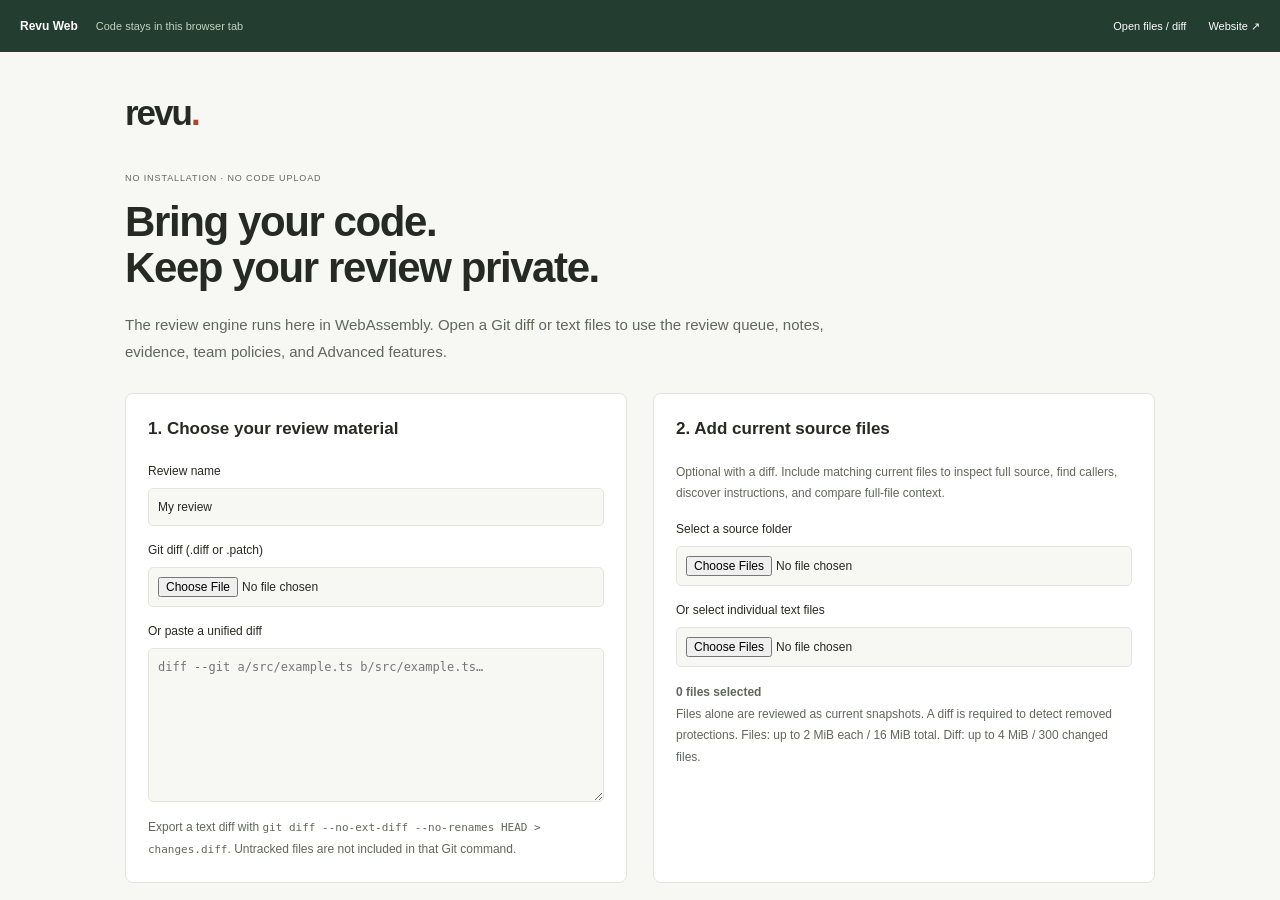
==== app/index.html @ f0dcf8fe "Release browser review app and fix Windows startup for 0.6.0" ====
<!doctype html>
<html lang="en"><head><meta charset="UTF-8"/><meta name="viewport" content="width=device-width, initial-scale=1.0"/><meta name="theme-color" content="#f7f6f2"/><title>Revu — Make every review count.</title>  <script type="module" crossorigin src="./assets/index-DF_ohBF-.js"></script>
  <link rel="stylesheet" crossorigin href="./assets/index-yKvK3jZJ.css">
</head><body><div id="app"></div></body></html>
---- app/assets/index-yKvK3jZJ.css ----
.browser-session.svelte-v3yyh5{height:52px;display:flex;align-items:center;gap:18px;padding:0 20px;background:#233d30;color:#fff;font-size:12px}.browser-session.svelte-v3yyh5>span:where(.svelte-v3yyh5){color:#c3d2bd;font-size:11px}.browser-session.svelte-v3yyh5>div:where(.svelte-v3yyh5){margin-left:auto;display:flex;gap:16px;align-items:center}.browser-session.svelte-v3yyh5 button:where(.svelte-v3yyh5),.browser-session.svelte-v3yyh5 a:where(.svelte-v3yyh5){color:#fff;font-size:11px}.browser-shell.svelte-v3yyh5 .app-shell{height:calc(100vh - 52px);min-height:0}.browser-onboarding.svelte-v3yyh5{position:fixed;inset:52px 0 0;background:var(--bg);overflow:auto;z-index:50}.browser-import.svelte-v3yyh5{max-width:1100px;margin:auto;padding:35px 35px 55px}.browser-import-header.svelte-v3yyh5{display:flex;justify-content:space-between;margin-bottom:32px}.browser-logo.svelte-v3yyh5{font-size:35px;font-weight:750;color:var(--text);letter-spacing:-2px;text-decoration:none}.browser-logo.svelte-v3yyh5 span:where(.svelte-v3yyh5){color:var(--accent)}.browser-import.svelte-v3yyh5 h1:where(.svelte-v3yyh5){font-size:42px;line-height:1.1;letter-spacing:-1.4px;margin:14px 0 20px}.browser-lead.svelte-v3yyh5{font-size:15px;line-height:1.8;max-width:700px;color:var(--muted)}.browser-import-grid.svelte-v3yyh5{display:grid;grid-template-columns:1fr 1fr;gap:26px;margin:28px 0}.browser-import-grid.svelte-v3yyh5 section:where(.svelte-v3yyh5){padding:22px;background:var(--panel);border:1px solid var(--border);border-radius:8px;min-width:0}.browser-import.svelte-v3yyh5 h2:where(.svelte-v3yyh5){font-size:17px;margin:0 0 20px}.browser-import.svelte-v3yyh5 label:where(.svelte-v3yyh5){display:grid;font-size:12px;gap:8px;margin:15px 0}.browser-import.svelte-v3yyh5 input:where(.svelte-v3yyh5),.browser-import.svelte-v3yyh5 textarea:where(.svelte-v3yyh5){padding:9px;border:1px solid var(--border);border-radius:5px;background:var(--bg);color:var(--text);min-width:0;width:100%}.browser-import.svelte-v3yyh5 textarea:where(.svelte-v3yyh5){font:12px/1.6 Consolas,monospace;resize:vertical}.browser-import.svelte-v3yyh5 section:where(.svelte-v3yyh5) p:where(.svelte-v3yyh5){font-size:12px;line-height:1.8;color:var(--muted)}.browser-import.svelte-v3yyh5 code:where(.svelte-v3yyh5){font-size:11px;overflow-wrap:anywhere}.browser-import-actions.svelte-v3yyh5{display:flex;align-items:center;gap:18px;flex-wrap:wrap}.browser-boundaries.svelte-v3yyh5{border-top:1px solid var(--border);margin-top:25px;padding-top:22px;font-size:12px;line-height:1.8;color:var(--muted)}.browser-error.svelte-v3yyh5,.browser-warning.svelte-v3yyh5{border-left:3px solid var(--accent);padding:15px;background:var(--soft);margin:18px 0;font-size:13px}.browser-selection.svelte-v3yyh5{font-weight:600}.backup-input.svelte-v3yyh5{display:none}@media(max-width:650px){.browser-import.svelte-v3yyh5{padding:25px 18px}.browser-import.svelte-v3yyh5 h1:where(.svelte-v3yyh5){font-size:33px}.browser-import-grid.svelte-v3yyh5{grid-template-columns:1fr}.browser-session.svelte-v3yyh5{height:64px;padding:8px 12px;gap:8px}.browser-session.svelte-v3yyh5>span:where(.svelte-v3yyh5){display:none}.browser-session.svelte-v3yyh5>div:where(.svelte-v3yyh5){gap:10px;flex-wrap:wrap;justify-content:end}.browser-onboarding.svelte-v3yyh5{top:64px}.browser-shell.svelte-v3yyh5 .app-shell{height:calc(100vh - 64px)}}:root{font-family:Inter,Segoe UI,Arial,sans-serif;color:#272923;background:#f7f7f3;font-synthesis:none;font-size:13px;--bg: #f7f7f3;--panel: #fff;--soft: #f3f3ee;--hover: #eeefe8;--border: #e4e5dc;--text: #272923;--muted: #787c70;--accent: #cb5635;--accent-soft: #fcf0e9;--green: #477553;--code: #3f493e;--add: #edf7ee;--delete: #fff0ec;--shadow: 0 18px 70px #252d2520;line-height:1.5;color-scheme:light}:root[data-theme=dark]{--bg: #171b19;--panel: #1c211e;--soft: #242a26;--hover: #2d352f;--border: #343d35;--text: #e2e6dc;--muted: #a2ac9e;--accent: #f28b6a;--accent-soft: #3e2d25;--green: #96bc8a;--code: #c4cebf;--add: #213c2b;--delete: #442c27;--shadow: 0 18px 70px #0006;color:var(--text);color-scheme:dark}*{box-sizing:border-box}body{margin:0;overflow:hidden}button,input,textarea{font:inherit}button,a,input,textarea{-webkit-tap-highlight-color:transparent}button{cursor:pointer;color:inherit;background:none;border:0}button:disabled{cursor:default;opacity:.45}button,a{touch-action:manipulation}a{color:inherit;text-decoration:none}button:focus-visible,a:focus-visible{outline:2px solid var(--accent);outline-offset:3px}input:focus,textarea:focus{outline:2px solid #cb563550;outline-offset:0}input,textarea{color:var(--text)}button svg,a svg{flex-shrink:0}h1,h2,h3,p{margin:0}kbd{font:10px SFMono-Regular,Consolas,monospace;color:var(--muted);border:1px solid var(--border);background:var(--panel);border-radius:4px;padding:2px 5px;white-space:nowrap}.muted{color:var(--muted)}.app-shell{height:100dvh;display:grid;grid-template-columns:244px minmax(430px,1fr) 302px;grid-template-rows:66px minmax(0,1fr) 29px;grid-template-areas:"top top top" "side main notes" "status status status";max-width:2200px;margin:auto;background:var(--bg)}.topbar{grid-area:top;display:flex;align-items:center;justify-content:space-between;border-bottom:1px solid var(--border);background:var(--panel);padding:0 26px;gap:24px}.brand{display:flex;align-items:center;gap:9px;font-size:30px;font-weight:760;letter-spacing:-1.4px}.brand-mark{position:relative;display:inline-flex;width:27px;height:29px;align-items:center;justify-content:center;background:var(--accent);border-radius:7px;color:#fff;font-family:Georgia,serif;font-weight:700;font-size:28px;line-height:1;transform:rotate(-6deg);margin-right:2px;padding-bottom:3px}.brand-mark>span{position:absolute;width:7px;height:7px;bottom:3px;right:3px;border-radius:50%;background:#ffd4ae}.brand-period{color:var(--accent)}.alpha-label{font-size:8px;color:var(--muted);font-weight:600;letter-spacing:1px;border:1px solid var(--border);border-radius:4px;padding:3px 5px;margin:6px 0 0 4px}.topbar-center{display:flex;align-items:center;gap:9px;margin-right:auto;margin-left:50px;color:var(--muted);font-size:11px}.topbar-center strong{font-weight:550;color:var(--text)}.connection-dot{display:inline-block;width:6px;height:6px;border-radius:50%;background:#729565;flex-shrink:0}.top-divider{margin:0 8px;color:#b5b8ae}.top-actions{display:flex;gap:16px;align-items:center}.icon-button{display:inline-flex;align-items:center;justify-content:center;width:28px;height:28px;border-radius:5px;color:var(--muted)}.icon-button:hover{background:var(--hover);color:var(--text)}.quiet-button{display:inline-flex;align-items:center;gap:7px;color:var(--muted);padding:5px;font-size:11px}.quiet-button:hover{color:var(--text)}.local-pill{display:inline-flex;align-items:center;gap:6px;background:var(--soft);border:1px solid var(--border);border-radius:20px;padding:5px 9px;font-size:10px;color:var(--green)}.sidebar{grid-area:side;display:flex;flex-direction:column;border-right:1px solid var(--border);padding:20px 13px 0;background:var(--bg);min-height:0}.workspace-picker{display:flex;align-items:center;gap:9px;width:100%;text-align:left;margin-bottom:22px;padding:0 4px}.workspace-picker>span:nth-child(2){min-width:0;flex:1}.workspace-picker strong{display:block;font-size:12px;font-weight:600;overflow:hidden;text-overflow:ellipsis}.workspace-picker small{color:var(--muted);display:flex;align-items:center;gap:4px;font-size:10px;margin-top:3px;white-space:nowrap;overflow:hidden;max-width:132px}.repo-avatar{width:33px;height:33px;border:1px solid var(--border);border-radius:9px;background:var(--panel);display:flex;align-items:center;justify-content:center;font-family:Georgia,serif;font-weight:700;font-size:18px;color:var(--green);flex-shrink:0}.workspace-picker kbd{font-size:9px;padding:1px 3px}.nav-tabs{display:flex;gap:4px;background:var(--soft);padding:3px;border-radius:7px;margin-bottom:18px}.nav-tabs button{display:flex;align-items:center;justify-content:center;gap:7px;flex:1;padding:6px 7px;color:var(--muted);font-size:11px;border:1px solid transparent;border-radius:5px}.nav-tabs button.active{color:var(--text);background:var(--panel);border-color:var(--border);box-shadow:0 1px 3px #00000005}.nav-tabs button>span{font-size:9px;background:var(--soft);padding:0 4px;border-radius:3px}.file-filter{display:flex;align-items:center;gap:6px;border:1px solid var(--border);border-radius:6px;height:31px;padding:0 9px;background:var(--panel);color:var(--muted)}.file-filter input{border:0;background:none;outline:none!important;min-width:0;width:100%;font-size:11px}.file-filter kbd{border:0;padding:0}.list-heading{display:flex;align-items:center;justify-content:space-between;margin:22px 3px 10px;color:var(--muted);font-size:9px;letter-spacing:1px}.list-heading button{display:flex;align-items:center;gap:4px;letter-spacing:0;font-size:10px;padding:2px 4px;border-radius:4px}.enabled{color:var(--accent)!important;background:var(--accent-soft)!important}.file-list{overflow:auto;flex:1;min-height:0;margin:0 -3px}.file-item{display:flex;align-items:center;gap:8px;width:100%;text-align:left;padding:11px 9px;border-radius:6px;border:1px solid transparent;margin-bottom:3px;position:relative}.file-item:hover{background:var(--soft)}.file-item.active{background:var(--panel);border-color:var(--border);box-shadow:0 2px 4px #00000003}.file-item.active:before{content:"";position:absolute;left:-1px;top:14px;bottom:14px;width:3px;background:var(--accent);border-radius:2px}.file-symbol{color:var(--muted);display:flex;align-self:flex-start;margin-top:2px}.file-symbol.done{color:var(--green)}.file-name{min-width:0;flex:1}.file-name strong{font-weight:550;font-size:11px;display:block;overflow:hidden;text-overflow:ellipsis;white-space:nowrap}.file-name small{font-size:9px;color:var(--muted);display:block;margin-top:2px;overflow:hidden;text-overflow:ellipsis;white-space:nowrap}.file-trailing{display:flex;flex-direction:column;align-items:center;gap:6px;width:10px}.risk-dot{width:5px;height:5px;display:inline-block;border-radius:50%;background:#a9b5a4}.risk-dot.high{background:var(--accent)}.risk-dot.medium{background:#c2a368}.risk-dot.unknown{background:var(--muted)}.file-status{font-size:9px;font-family:Consolas,monospace;color:var(--muted)}.sidebar-bottom{padding:18px 4px 14px;margin-top:20px}.sidebar-bottom>div:first-child{display:flex;justify-content:space-between;font-size:10px;color:var(--muted)}.sidebar-bottom strong{font-weight:500;color:var(--text)}.progress-track{height:4px;border-radius:4px;background:var(--border);margin:10px 0}.progress-track>span{height:4px;display:block;background:#809a70;border-radius:4px;transition:width .3s}.sidebar-bottom p{font-size:9px;color:var(--muted)}.browse-files{margin:0 -13px;padding:12px 16px;border-top:1px solid var(--border);display:flex;align-items:center;gap:7px;font-size:10px;color:var(--muted)}.browse-files kbd{margin-left:auto;font-size:9px}.main-panel{grid-area:main;display:flex;flex-direction:column;min-width:0;min-height:0;padding:26px 26px 20px;overflow:hidden}.workspace-heading{display:flex;align-items:center;justify-content:space-between;gap:15px;margin-bottom:22px}.eyebrow{display:flex;align-items:center;gap:7px;color:var(--muted);font-size:9px;letter-spacing:.9px;text-transform:uppercase;font-weight:500}.workspace-heading h1{font-family:Georgia,Times New Roman,serif;font-size:30px;line-height:1.25;letter-spacing:-.8px;font-weight:400;margin:10px 0 6px}.workspace-heading p{font-size:11px;color:var(--muted)}.secondary-button,.primary-button{display:inline-flex;align-items:center;justify-content:center;gap:8px;padding:8px 12px;border-radius:6px;font-size:11px;white-space:nowrap;font-weight:550;min-height:33px}.secondary-button{border:1px solid var(--border);background:var(--panel)}.secondary-button:hover{background:var(--soft)}.primary-button{background:var(--accent);border:1px solid var(--accent);color:#fff}.primary-button:hover{filter:brightness(.94)}.refresh-button{font-weight:400;font-size:10px;align-self:flex-end;margin-bottom:3px}.review-stats{display:grid;grid-template-columns:1.1fr 1fr 1fr;border:1px solid var(--border);border-radius:8px;background:var(--panel);margin-bottom:24px;min-height:79px;flex-shrink:0}.review-stats>div,.review-stats>button{display:flex;align-items:center;gap:10px;padding:15px 16px;text-align:left;min-width:0}.review-stats>:not(:last-child){border-right:1px solid var(--border)}.review-stats>button:hover,.review-stats>button.stat-active{background:var(--accent-soft)}.stat-icon{color:var(--muted);align-self:flex-start;margin-top:4px}.stat-icon.orange{color:var(--accent)}.stat-icon.green{color:var(--green)}.review-stats strong{display:block;font-weight:600;font-size:24px;line-height:1.2;letter-spacing:-.7px}.review-stats small{display:block;color:var(--muted);font-size:10px;margin-top:4px;white-space:nowrap}.review-stats .stat-delta{margin-left:auto;font:10px Consolas,monospace;display:flex;gap:6px;align-self:flex-end;margin-bottom:3px}.stat-delta b{color:var(--green);font-weight:500}.stat-delta em{color:var(--accent);font-style:normal}.review-stats>button>svg:last-child{margin-left:auto;color:var(--muted)}.stat-total{font-size:14px;letter-spacing:0;color:var(--muted);font-weight:400}.mini-ring{display:block;min-width:25px;height:25px;border-radius:50%;margin-left:auto;background:conic-gradient(#809a70 var(--progress),var(--border) 0);position:relative}.mini-ring:after{content:"";position:absolute;inset:3px;background:var(--panel);border-radius:50%}.review-surface{display:flex;flex-direction:column;flex:1;min-height:0;border:1px solid var(--border);border-radius:8px;background:var(--panel);overflow:hidden}.surface-toolbar{display:flex;justify-content:space-between;align-items:center;border-bottom:1px solid var(--border);min-height:49px;padding:0 15px;gap:8px}.surface-tabs{display:flex;gap:20px;height:49px}.surface-tabs>button{display:flex;gap:7px;align-items:center;color:var(--muted);font-size:11px;border-bottom:2px solid transparent;padding:0;margin-bottom:-1px;white-space:nowrap}.surface-tabs>button.active{color:var(--text);border-color:var(--accent);font-weight:550}.surface-tabs>button>span{font-size:9px;background:var(--soft);border:1px solid var(--border);padding:0 4px;border-radius:4px;color:var(--muted);font-weight:400}.surface-tools{display:flex;align-items:center;gap:10px}.segmented{display:flex;background:var(--soft);padding:2px;border-radius:5px;border:1px solid var(--border)}.segmented button{padding:3px 8px;font-size:9px;color:var(--muted);border-radius:3px}.segmented button.active{background:var(--panel);color:var(--text);box-shadow:0 1px 2px #0001}.file-toolbar{display:flex;align-items:center;justify-content:space-between;padding:12px 15px;border-bottom:1px solid var(--border);gap:8px;min-height:52px}.path-label{display:flex;align-items:center;gap:8px;font-size:10px;min-width:0;flex:1}.path-label>span:nth-child(2){overflow:hidden;text-overflow:ellipsis;white-space:nowrap}.path-label strong{font-weight:550}.language-icon{color:#668ba6;font-weight:600;font-size:10px;border:1px solid #668ba62e;background:#668ba60a;padding:1px 2px;border-radius:2px;line-height:13px;flex-shrink:0}.risk-label{padding:2px 6px;border-radius:4px;font-size:9px;white-space:nowrap;color:var(--green);background:#738c680f;border:1px solid #738c6820;font-weight:500}.risk-label.high{color:var(--accent);background:var(--accent-soft);border-color:#cb563515}.risk-label.medium{color:#9c7b37;background:#c5a96a12;border-color:#b29f7625}.risk-label.unknown{color:var(--muted);background:var(--soft)}.file-toolbar-actions{display:flex;align-items:center;gap:8px;flex-shrink:0}.source-toggle{font-size:9px}.reviewed-button{display:flex;align-items:center;gap:5px;font-size:9px;color:var(--muted);border:1px solid var(--border);border-radius:5px;padding:5px 7px;white-space:nowrap}.reviewed-button.checked{background:#738c6812;color:var(--green);border-color:#738c6830}.diff-column-labels{display:grid;grid-template-columns:1fr 1fr;background:var(--bg);font-size:9px;color:var(--muted);border-bottom:1px solid var(--border);flex-shrink:0;height:29px}.diff-column-labels>span{padding:6px 14px;display:flex;align-items:center;gap:6px}.diff-column-labels>span+span{border-left:1px solid var(--border)}.diff-column-labels.unified{display:flex;justify-content:space-between}.diff-column-labels small{font-size:9px;align-self:center;padding-right:12px}.tiny-dot{width:5px;height:5px;border-radius:1px}.tiny-dot.old{background:#cd8e7c}.tiny-dot.new{background:#8ca57d}.diff-viewport{flex:1;min-height:0;position:relative;overflow:auto;background:var(--panel);overscroll-behavior:contain}.diff-spacer{position:relative;min-width:100%}.virtual-window{position:absolute;left:0;right:0}.split-row{height:26px;display:grid;grid-template-columns:1fr 1fr;min-width:0}.code-row{position:relative;height:26px;display:flex;align-items:center;color:var(--code);overflow:hidden;white-space:pre;font:11px/26px Cascadia Code,SFMono-Regular,Consolas,monospace}.split-row>.code-row+div{border-left:1px solid var(--border)}.code-row code{font:inherit;min-width:0;overflow:auto;scrollbar-width:none;flex:1;tab-size:2;white-space:pre;height:26px;padding-right:12px}.code-row.add{background:var(--add)}.code-row.delete{background:var(--delete)}.code-row.empty{background:repeating-linear-gradient(-45deg,var(--bg),var(--bg) 4px,var(--soft) 4px,var(--soft) 5px)}.line-number{height:26px;min-width:39px;width:39px;text-align:right;padding:0 8px 0 3px;font:10px/26px Consolas,monospace;color:var(--muted);flex-shrink:0;position:relative}.line-number:not(:disabled):hover{background:var(--accent);color:#fff}.line-number:not(:disabled):hover:before{content:"+";position:absolute;left:2px;top:0}.line-number:disabled{opacity:1}.change-sign{display:inline-block;width:14px;flex-shrink:0;color:var(--muted)}.code-row.add .change-sign{color:var(--green)}.code-row.delete .change-sign{color:var(--accent)}.code-row.selected{box-shadow:inset 3px 0 var(--accent);background:var(--accent-soft)}.hunk-row{background:var(--soft);height:26px;line-height:26px;font-family:Consolas,monospace;font-size:10px;color:var(--muted);padding:0 15px;overflow:hidden;text-overflow:ellipsis;white-space:nowrap;border-top:1px solid var(--border);border-bottom:1px solid var(--border)}.token-keyword{color:#8b5f8e}.token-string{color:#5a805b}.token-number{color:#b7804a}.token-comment{color:#8e9988;font-style:italic}:root[data-theme=dark] .token-keyword{color:#c09aca}:root[data-theme=dark] .token-string{color:#a7c18d}:root[data-theme=dark] .token-number{color:#d4b27d}.note-dot{position:absolute;right:3px;width:5px;height:5px;border-radius:50%;background:var(--accent)}.diff-footer{display:flex;align-items:center;justify-content:space-between;padding:7px 12px;border-top:1px solid var(--border);background:var(--bg);font-size:9px;color:var(--muted);gap:8px;flex-shrink:0}.diff-footer>span{display:flex;align-items:center;gap:6px;white-space:nowrap;overflow:hidden;text-overflow:ellipsis}.notes-panel{grid-area:notes;background:var(--panel);border-left:1px solid var(--border);padding:25px 19px 18px;display:flex;flex-direction:column;min-height:0}.notes-heading{display:flex;align-items:center;justify-content:space-between}.notes-heading>div{display:flex;gap:9px;align-items:center}.notes-heading h2{font-size:14px;font-weight:550}.notes-heading svg{color:var(--muted)}.count-badge{border:1px solid var(--border);padding:0 5px;border-radius:4px;font-size:10px;color:var(--muted)}.notes-description{font-size:11px;line-height:1.7;color:var(--muted);margin:10px 0 24px}.notes-filter{display:flex;align-items:center;justify-content:space-between;gap:8px;padding:9px 0;border-top:1px solid var(--border);border-bottom:1px solid var(--border);color:var(--muted);font-size:10px}.notes-filter>span{overflow:hidden;text-overflow:ellipsis;white-space:nowrap}.notes-filter>button{display:flex;padding:3px;border-radius:4px}.notes-scroll{flex:1;overflow:auto;min-height:0;margin:0 -5px;padding:0 5px}.notes-empty{padding:43px 0 35px;text-align:center}.note-illustration{width:58px;height:55px;display:inline-flex;align-items:center;justify-content:center;color:#a0ab94;position:relative;background:var(--soft);border:1px solid var(--border);border-radius:12px;transform:rotate(-7deg);margin-bottom:20px}.note-illustration>span{position:absolute;bottom:-5px;right:-5px;background:var(--panel);border:1px solid var(--border);width:23px;height:23px;border-radius:50%;font-size:17px;line-height:21px;font-weight:400;color:var(--green)}.notes-empty h3{font-family:Georgia,serif;font-size:19px;font-weight:400;line-height:1.3;letter-spacing:-.4px}.notes-empty p{font-size:11px;line-height:1.8;color:var(--muted);margin:12px 0 21px}.subtle-label{font-size:9px;color:var(--muted)}.handoff-card{padding:15px;background:var(--bg);border:1px solid var(--border);border-radius:8px;margin-top:16px;flex-shrink:0}.handoff-eyebrow{display:flex;gap:7px;align-items:center;font-size:8px;letter-spacing:.7px;color:var(--accent);font-weight:500}.handoff-card h3{font-family:Georgia,serif;font-weight:400;font-size:20px;line-height:1.3;margin:11px 0 8px;letter-spacing:-.3px}.handoff-card p{font-size:10px;color:var(--muted);line-height:1.7;margin-bottom:14px}.handoff-card .primary-button{width:100%;justify-content:flex-start;font-size:10px;gap:7px}.handoff-card .primary-button>span{background:#ffffff25;padding:0 5px;border-radius:3px;font-size:9px}.handoff-card .primary-button>svg{margin-left:auto}.handoff-card>small{display:block;font-size:8px;color:var(--muted);text-align:center;margin-top:9px}.statusbar{grid-area:status;display:flex;align-items:center;justify-content:space-between;background:var(--panel);border-top:1px solid var(--border);padding:0 16px;font-size:9px;color:var(--muted)}.statusbar>span{display:flex;align-items:center;gap:7px}.statusbar i{font-style:normal;color:#b9bdaf;margin:0 3px}.mobile-notes-toggle,.notes-close{display:none}.comment-composer{border:1px solid #cb563550;border-radius:7px;margin:15px 0;padding:11px;background:var(--panel)}.composer-heading{display:flex;justify-content:space-between;align-items:center;color:var(--muted);font-size:10px;margin-bottom:7px}.composer-heading .icon-button{width:20px;height:20px}.comment-types{display:flex;gap:5px;margin:0 0 10px}.comment-types>button{font-size:9px;text-transform:capitalize;padding:3px 6px;border-radius:4px;color:var(--muted);border:1px solid var(--border)}.comment-types>button.active{color:var(--accent);background:var(--accent-soft);border-color:#cb563530}.comment-composer textarea{background:var(--bg);border:1px solid var(--border);width:100%;resize:vertical;min-height:90px;padding:9px;border-radius:5px;font-size:11px;line-height:1.6;margin-bottom:8px}.comment-composer>.primary-button{width:100%;font-size:10px;justify-content:space-between;min-height:30px;padding:5px 9px}.comment-card{border:1px solid var(--border);border-radius:7px;padding:12px;margin-top:13px;background:var(--panel)}.comment-card.resolved{opacity:.65}.comment-meta{display:flex;align-items:center;justify-content:space-between}.comment-kind{font-size:8px;text-transform:uppercase;letter-spacing:.7px;color:var(--accent);background:var(--accent-soft);padding:2px 5px;border-radius:3px}.comment-kind.question{color:#967444;background:#b1906b14}.comment-kind.note{color:var(--green);background:#738c6812}.line-link{font:9px Consolas,monospace;display:inline-flex;align-items:center;gap:4px;color:var(--muted)}.line-link:hover{color:var(--accent)}.comment-card>p{font-size:11px;line-height:1.7;margin:12px 0;white-space:pre-wrap;overflow-wrap:anywhere}.comment-footer{display:flex;align-items:center;justify-content:space-between;color:var(--muted);font-size:8px;padding-top:7px;border-top:1px solid var(--border)}.comment-footer>div{display:flex;gap:3px}.comment-footer .icon-button{width:22px;height:22px}.stale-label{font-size:9px;color:var(--accent);margin-top:10px;background:var(--accent-soft);padding:5px 7px;border-radius:4px}.other-notes{margin-top:20px}.other-notes h3{font-size:8px;letter-spacing:.8px;font-weight:500;color:var(--muted);margin-bottom:9px}.other-notes button{display:flex;align-items:center;gap:8px;font-size:10px;width:100%;text-align:left;padding:7px;border-radius:5px}.other-notes button:hover{background:var(--soft)}.other-notes button>span:last-child{margin-left:auto;color:var(--muted)}.empty-state{flex:1;display:flex;flex-direction:column;align-items:center;justify-content:center;padding:32px;text-align:center;color:var(--muted);gap:13px;min-height:160px}.empty-state h2,.empty-state h3{color:var(--text);font-weight:500}.empty-state h2{font-family:Georgia,serif;font-size:26px;font-weight:400}.empty-state p{max-width:350px;font-size:12px;line-height:1.7}.empty-state .secondary-button{margin-top:12px}.clean-icon{color:var(--green);padding:22px;background:var(--soft);border-radius:50%;margin-bottom:9px}.loading-ring{width:25px;height:25px;border-radius:50%;border:2px solid var(--border);border-top-color:var(--accent);animation:spin 1s linear infinite}@keyframes spin{to{transform:rotate(360deg)}}.error-banner{display:flex;align-items:flex-start;gap:9px;background:var(--accent-soft);border:1px solid #cb563530;border-radius:6px;color:var(--accent);padding:10px 12px;margin-bottom:14px;font-size:11px;max-height:130px;overflow:auto;flex-shrink:0}.error-banner>svg{flex-shrink:0;margin-top:2px}.error-banner>span{flex:1;overflow-wrap:anywhere}.error-banner .icon-button{width:18px;height:18px;flex-shrink:0}.notice{font-size:11px;color:var(--accent);margin-bottom:10px}.findings-panel{padding:20px 26px 30px;flex:1;overflow:auto;min-height:0}.findings-intro{padding-bottom:18px}.hint-symbol{display:inline-flex;color:var(--accent);margin-bottom:10px}.findings-intro h2{font-family:Georgia,serif;font-weight:400;font-size:25px;letter-spacing:-.5px}.findings-intro p{color:var(--muted);font-size:11px;margin-top:7px;line-height:1.8}.reason-row{display:flex;align-items:center;gap:7px;padding:7px 0;font-size:11px;color:var(--muted)}.reason-row>svg{flex-shrink:0}.finding-card{border:1px solid var(--border);border-radius:7px;padding:16px;margin:14px 0;background:var(--bg)}.finding-card>div:first-child{display:flex;align-items:center;justify-content:space-between}.finding-card h3{font-size:13px;font-weight:550;margin:11px 0 7px}.finding-card p{color:var(--muted);font-size:11px;line-height:1.8;margin-bottom:13px}.finding-card .secondary-button{font-size:10px;padding:6px 9px}.no-findings{padding:32px 0;text-align:center;color:var(--green)}.no-findings h3{font-size:12px;font-weight:500;margin:9px 0}.no-findings p{font-size:11px;color:var(--muted)}.search-form{display:flex;flex-direction:column;gap:9px;margin-bottom:12px}.search-form label{font-size:10px;color:var(--muted)}.search-field{display:flex;border:1px solid var(--border);border-radius:5px;background:var(--panel)}.search-field input{width:100%;min-width:0;background:none;border:0;font-size:11px;padding:8px}.search-field button{font-family:Consolas,monospace;padding:5px 8px;border-radius:3px;color:var(--muted)}.search-form .primary-button{font-size:10px;justify-content:space-between}.search-results{flex:1;overflow:auto;min-height:0}.search-summary{color:var(--muted);font-size:9px;line-height:1.8;padding:8px 2px 12px}.search-results>button{padding:9px 6px;border-bottom:1px solid var(--border);display:block;text-align:left;width:100%}.search-results>button:hover{background:var(--panel)}.search-results>button strong{font-size:11px;font-weight:500}.search-results>button strong>span{color:var(--accent)}.search-results>button small{display:block;color:var(--muted);font-size:9px;overflow:hidden;text-overflow:ellipsis;white-space:nowrap;margin:2px 0 4px}.search-results>button code{display:block;font-size:10px;white-space:nowrap;overflow:hidden;text-overflow:ellipsis;color:var(--muted)}.sidebar-empty{font-size:11px;color:var(--muted);padding:20px 8px;line-height:1.8}.toast{position:fixed;bottom:45px;left:50%;transform:translate(-50%);z-index:50;display:flex;align-items:center;gap:10px;padding:12px 18px;background:var(--text);color:var(--panel);border-radius:7px;font-size:12px;box-shadow:var(--shadow);max-width:90vw}.toast svg{flex-shrink:0}.modal-backdrop{position:fixed;inset:0;background:#1a231b50;backdrop-filter:blur(4px);z-index:40;display:flex;justify-content:center;align-items:center;padding:30px}.modal{background:var(--panel);border:1px solid var(--border);border-radius:12px;box-shadow:var(--shadow);width:100%;overflow:hidden}.palette{max-width:580px;align-self:flex-start;margin-top:12vh}.palette-input{display:flex;align-items:center;gap:12px;padding:18px;border-bottom:1px solid var(--border);color:var(--muted)}.palette-input input{background:none;border:0;outline:none!important;flex:1;font-size:15px;min-width:0}.palette-list{max-height:380px;overflow:auto;padding:7px}.palette-list>button{display:flex;align-items:center;gap:12px;text-align:left;width:100%;padding:9px 12px;border-radius:6px}.palette-list>button:hover,.palette-list>button.active{background:var(--soft)}.palette-list strong{font-size:12px;font-weight:500}.palette-list small{display:block;color:var(--muted);font-size:10px}.palette-list svg{color:var(--muted)}.palette-changed{margin-left:auto;font-size:9px;color:var(--accent)}.palette footer{display:flex;gap:18px;padding:12px 18px;background:var(--bg);border-top:1px solid var(--border);font-size:10px;color:var(--muted)}.export-modal{max-width:720px;padding:25px;display:flex;flex-direction:column;max-height:85vh}.modal-heading{display:flex;justify-content:space-between;align-items:center;gap:12px}.modal-heading h2{font-family:Georgia,serif;font-weight:400;font-size:27px;letter-spacing:-.5px}.modal-heading .eyebrow{font-size:8px;margin-bottom:7px;color:var(--accent)}.modal-intro{font-size:12px;color:var(--muted);line-height:1.8;margin:14px 0 20px}.export-modal textarea{width:100%;min-height:200px;height:45vh;background:var(--bg);border:1px solid var(--border);border-radius:7px;padding:16px;font:11px/1.8 Consolas,monospace;resize:none;white-space:pre-wrap}.modal-footer{display:flex;justify-content:flex-end;gap:10px;margin-top:20px}.shortcuts-modal{max-width:450px;padding:25px}.shortcuts-modal .modal-heading h2{font-size:24px}.shortcuts-modal dl{display:grid;grid-template-columns:1fr auto;gap:18px 20px;margin-top:25px;font-size:12px}.shortcuts-modal dd{margin:0}@media(min-width:1600px){.app-shell{grid-template-columns:265px minmax(430px,1fr) 325px}.main-panel{padding:32px 32px 24px}.workspace-heading h1{font-size:34px}.workspace-heading{margin-bottom:27px}.review-stats{margin-bottom:28px}.code-row{font-size:12px}.notes-panel{padding:30px 24px 22px}}@media(max-width:1270px){.app-shell{grid-template-columns:218px minmax(400px,1fr) 268px}.main-panel{padding:22px 18px 17px}.topbar{padding:0 18px}.topbar-center{margin-left:20px}.notes-panel{padding:24px 15px 16px}.review-stats>div,.review-stats>button{padding:13px 11px;gap:8px}.stat-delta{display:none!important}.path-label .risk-label{display:none}.workspace-heading h1{font-size:27px}.top-actions{gap:10px}.local-pill{display:none}.surface-tabs{gap:14px}.handoff-card{padding:13px}.file-toolbar{padding:11px}.code-row{font-size:10px}}@media(max-width:1080px){.app-shell{grid-template-columns:222px minmax(0,1fr);grid-template-areas:"top top" "side main" "status status"}.notes-panel{display:none}.notes-panel.mobile-open{display:flex;position:fixed;right:0;top:66px;bottom:29px;width:310px;z-index:25;box-shadow:-15px 0 50px #0002}.notes-close,.mobile-notes-toggle{display:inline-flex}.main-panel{padding:24px}.topbar-center{margin-left:15px}.workspace-heading h1{font-size:30px}.code-row{font-size:11px}.stat-delta{display:flex!important}.path-label .risk-label{display:inline-block}}@media(max-width:740px){body{overflow:auto}.app-shell{grid-template-columns:170px minmax(0,1fr);min-width:360px;grid-template-rows:56px minmax(0,1fr) 25px}.topbar{padding:0 13px;gap:12px}.brand{font-size:26px}.brand-mark{height:25px;width:24px;font-size:24px}.alpha-label{display:none}.topbar-center{margin-left:auto;gap:6px;font-size:10px}.topbar-center>strong,.top-divider,.top-actions>.quiet-button{display:none}.top-actions{gap:0}.sidebar{padding:16px 8px 0}.workspace-picker{gap:6px;margin-bottom:17px}.workspace-picker kbd{display:none}.workspace-picker strong{font-size:11px}.workspace-picker small{max-width:100px}.repo-avatar{width:27px;height:27px;font-size:15px}.nav-tabs{gap:0}.nav-tabs button{font-size:10px;padding:5px 3px;gap:4px}.nav-tabs button span{display:none}.file-filter{padding:0 6px}.list-heading{font-size:8px;letter-spacing:.5px}.list-heading button{font-size:9px}.list-heading button svg{display:none}.file-item{padding:9px 5px;gap:6px}.file-symbol{display:none}.file-name strong{font-size:10px}.file-name small{font-size:8px}.browse-files{margin:0 -8px;padding:10px;font-size:9px}.browse-files kbd{display:none}.main-panel{padding:17px 12px 12px}.workspace-heading{margin-bottom:16px}.workspace-heading h1{font-size:23px;max-width:230px}.workspace-heading p{font-size:10px}.workspace-heading .eyebrow{font-size:8px;max-width:200px;overflow:hidden;white-space:nowrap}.refresh-button{padding:5px;min-height:26px;font-size:0}.refresh-button svg{width:14px}.review-stats{margin-bottom:16px;min-height:65px;grid-template-columns:1fr 1fr 1fr}.review-stats>div,.review-stats>button{padding:9px 8px;gap:0}.review-stats strong{font-size:20px}.review-stats small{font-size:8px}.stat-icon,.mini-ring,.review-stats>button>svg,.stat-delta{display:none!important}.stat-total{font-size:11px}.surface-toolbar{padding:0 9px;min-height:44px}.surface-tabs{gap:10px;height:44px}.surface-tabs>button{font-size:10px;gap:4px}.surface-tabs>button>svg{display:none}.segmented{display:none}.surface-tabs>button>span{font-size:8px}.file-toolbar{padding:8px 9px;flex-wrap:wrap;min-height:48px;gap:5px}.path-label{font-size:9px;min-width:100%;gap:6px}.path-label .risk-label{display:none}.file-toolbar-actions{width:100%;justify-content:space-between}.source-toggle{padding:0;font-size:9px}.reviewed-button{font-size:8px;padding:3px 5px}.language-icon{font-size:8px;line-height:11px}.code-row{font-size:10px}.line-number{min-width:27px;width:27px;font-size:9px;padding-right:4px}.change-sign{width:10px}.diff-column-labels>span{padding:6px;font-size:8px}.diff-column-labels small{display:none}.diff-footer{font-size:8px;padding:6px 7px}.diff-footer>span:last-child{display:none}.statusbar{font-size:8px;padding:0 9px}.statusbar>span:last-child{max-width:150px;white-space:nowrap;overflow:hidden}.notes-panel.mobile-open{top:56px;bottom:25px;width:min(310px,90vw)}.findings-panel{padding:16px}.findings-intro h2{font-size:22px}.findings-intro p{font-size:10px}.findings-intro p br{display:none}.finding-card{padding:12px}.empty-state{padding:20px 12px}.empty-state h2{font-size:22px}.empty-state p{font-size:10px}.modal-backdrop{padding:14px}.modal-heading h2{font-size:23px}}@media(prefers-reduced-motion:reduce){*{animation:none!important;transition:none!important;scroll-behavior:auto!important}}.mobile-files-toggle{display:none}@media(max-width:600px){.app-shell{grid-template-columns:minmax(0,1fr);grid-template-areas:"top" "main" "status"}.sidebar{display:none}.sidebar.mobile-open{display:flex;position:fixed;top:56px;bottom:25px;left:0;width:260px;z-index:24;box-shadow:12px 0 40px #0002;padding:20px 14px 0}.sidebar.mobile-open .file-symbol{display:flex}.sidebar.mobile-open .file-item{padding:12px 8px}.sidebar.mobile-open .file-name strong{font-size:12px}.sidebar.mobile-open .file-name small{font-size:10px}.mobile-files-toggle{display:inline-flex}.main-panel{padding:20px 14px 14px}.workspace-heading h1{max-width:none;font-size:26px}.workspace-heading .eyebrow{max-width:290px}.workspace-heading p{font-size:11px}.file-toolbar{gap:9px;padding:10px}.path-label{font-size:10px}.code-row{font-size:11px}.surface-tabs>button{font-size:11px}.surface-tabs{gap:18px}.review-stats>div,.review-stats>button{padding:12px}.review-stats small{font-size:10px}}.detailed-finding .finding-topline{display:flex;align-items:center;gap:8px}.finding-topline .line-link{margin-left:auto}.finding-category,.finding-confidence{font-size:10px;color:var(--muted)}.finding-confidence{margin:7px 0 12px}.finding-confidence span{opacity:.8}.finding-evidence,.fix-example{padding:12px;margin:12px 0;background:var(--panel);border:1px solid var(--border);border-radius:5px;overflow:auto;font:11px/1.7 Consolas,monospace;white-space:pre-wrap;overflow-wrap:anywhere}.finding-evidence{border-left:3px solid var(--accent)}.detailed-finding h4{font-size:10px;text-transform:uppercase;letter-spacing:.6px;margin:15px 0 6px;color:var(--muted)}.detailed-finding ol,.check-item ol{padding-left:20px;margin:6px 0 16px;font-size:12px;line-height:1.8}.detailed-finding li,.check-item li{padding-left:3px;margin:5px 0}.detailed-finding details{border-top:1px solid var(--border);padding-top:12px;margin-top:12px}.detailed-finding summary{cursor:pointer;font-size:11px;font-weight:550}.detailed-finding details small{display:block;color:var(--muted);font-size:10px}.finding-actions{display:flex;align-items:center;flex-wrap:wrap;gap:15px;margin-top:16px}.finding-actions a{font-size:10px;color:var(--accent)}.inline-flag{position:absolute;right:7px;top:4px;width:18px;height:18px;line-height:16px;border:1px solid var(--accent);color:var(--accent);background:var(--accent-soft);border-radius:4px;padding:0;font:700 11px/16px sans-serif;box-shadow:0 0 0 2px var(--panel)}.inline-flag:hover{background:var(--accent);color:#fff}.review-checklist{border-top:1px solid var(--border);margin-top:30px;padding-top:24px}.checklist-heading{display:flex;justify-content:space-between;align-items:center;gap:15px}.checklist-heading h3{font-family:Georgia,serif;font-weight:400;font-size:24px;margin-top:5px}.checklist-heading>span{color:var(--muted);font-size:10px;white-space:nowrap}.checklist-intro{font-size:11px;color:var(--muted);line-height:1.8;margin:12px 0 18px}.check-item{border:1px solid var(--border);border-radius:6px;margin:10px 0;padding:13px;background:var(--bg)}.check-item summary{display:flex;align-items:center;gap:8px;cursor:pointer;font-size:12px}.check-item summary svg{color:var(--accent);flex-shrink:0}.check-item summary small{margin-left:auto;font-size:9px;color:var(--muted);white-space:nowrap}.check-item>p{font-size:11px;color:var(--muted);line-height:1.8;margin:15px 0 5px}.check-item label{display:block;font-size:10px;font-weight:600;color:var(--muted)}.check-item textarea{display:block;width:100%;background:var(--panel);border:1px solid var(--border);border-radius:5px;padding:9px;margin-top:7px;font-size:11px;resize:vertical}.check-actions{display:flex;flex-wrap:wrap;gap:8px;margin-top:10px}.check-actions button{border:1px solid var(--border);background:var(--panel);border-radius:4px;padding:6px 9px;font-size:10px}.check-actions button:first-child{color:var(--green)}.check-item>small{display:block;margin-top:10px;color:var(--muted);font-size:9px}.checklist-error,.scan-warning{font-size:11px;background:var(--accent-soft);color:var(--accent);border-radius:5px;padding:10px 12px;margin:9px 0;line-height:1.7;overflow-wrap:anywhere}.scan-panel{flex:1;min-height:0;overflow:auto;padding:25px}.scan-intro h2{font:29px/1.3 Georgia,serif;letter-spacing:-.5px;margin:10px 0}.scan-intro p{font-size:12px;color:var(--muted);max-width:600px;line-height:1.8}.scan-controls{display:flex;align-items:flex-end;gap:12px;margin:24px 0 10px}.scan-controls label{display:flex;flex-direction:column;gap:6px;font-size:10px;color:var(--muted);flex:1}.scan-controls select,.scan-filters select,.scan-filters input{border:1px solid var(--border);padding:9px 11px;border-radius:5px;background:var(--panel);color:var(--text);font:11px inherit;min-width:0}.scan-privacy{font-size:10px;color:var(--muted);line-height:1.7}.scan-summary{display:grid;grid-template-columns:repeat(4,1fr);margin:22px 0 12px;border:1px solid var(--border);border-radius:7px;background:var(--bg)}.scan-summary>div{padding:13px}.scan-summary>div+div{border-left:1px solid var(--border)}.scan-summary strong{display:block;font-size:23px;font-weight:550}.scan-summary span{font-size:10px;color:var(--muted)}.scan-capture{display:flex;align-items:center;flex-wrap:wrap;gap:10px;font-size:10px;color:var(--muted);margin-bottom:16px}.scan-capture button{display:flex;gap:5px;align-items:center;margin-left:auto;color:var(--accent)}.scan-filters{display:flex;gap:10px;margin:22px 0}.scan-filters input{flex:1}.scan-path{display:flex;gap:8px;align-items:center;padding:12px 0 0;font:11px Consolas,monospace;overflow-wrap:anywhere;text-align:left}.scan-path svg{flex-shrink:0}.scan-entry{border-top:1px solid var(--border);margin:20px 0}.scan-empty{padding:40px 10px;color:var(--muted);text-align:center}.scan-empty h3{font:22px Georgia,serif;margin:15px 0;color:var(--text)}.scan-empty p{font-size:12px;line-height:1.9;max-width:520px;margin:15px auto}@media(max-width:850px){.surface-toolbar{flex-wrap:wrap;min-height:49px}.surface-tabs{gap:14px}.surface-tabs>button{font-size:10px}.surface-tabs>button svg{display:none}.surface-tools{padding:6px 0;margin-left:auto}.scan-panel{padding:18px}.scan-intro h2{font-size:25px}}@media(max-width:600px){.scan-summary{grid-template-columns:repeat(2,1fr)}.scan-summary>div:nth-child(3){border-left:0;border-top:1px solid var(--border)}.scan-summary>div:nth-child(4){border-top:1px solid var(--border)}.scan-controls{align-items:stretch;flex-direction:column}.scan-filters{flex-direction:column}.checklist-heading{align-items:flex-start;flex-direction:column;gap:7px}.check-item summary{flex-wrap:wrap}.check-item summary small{margin-left:23px}}:root{--muted: #62675c;--accent: #b54426}:root[data-theme=dark]{--muted: #b0bbac;--accent: #f28b6a}:root[data-theme=dark] .primary-button{color:#171b19}.main-panel{padding:20px 22px 16px}.workspace-heading{margin-bottom:16px;align-items:center}.workspace-heading h1{font:600 23px/1.3 Inter,Segoe UI,sans-serif;letter-spacing:-.5px;margin:6px 0}.workspace-heading p{font-size:13px}.workspace-heading .eyebrow{font-size:10px}.review-stats{min-height:62px;margin-bottom:16px}.review-stats>div,.review-stats>button{padding:10px 14px}.review-stats strong{font-size:22px}.review-stats small{font-size:11px}.surface-tabs>button{font-size:13px}.file-name strong{font-size:12px}.file-name small{font-size:10px}.code-row{font-size:12px}.notes-intro,.comment-card p,.notes-empty p{font-size:13px}.handoff-card{padding:16px}.handoff-card h3{font:600 17px/1.4 Inter,Segoe UI,sans-serif}.handoff-card p{font-size:12px}.handoff-eyebrow,.queue-hidden,.queue-mode .diff-footer{display:none}.triage-panel{padding:20px;container-type:inline-size}.triage-panel .scan-intro{display:flex;align-items:flex-start;justify-content:space-between;gap:16px}.triage-panel .scan-intro h2{font:600 22px/1.3 Inter,Segoe UI,sans-serif;margin:0 0 5px}.triage-panel .scan-intro p{font-size:14px;line-height:1.5}.triage-panel .scan-intro>button{flex-shrink:0}.triage-panel button{min-height:36px}.triage-panel .primary-button,.triage-panel .secondary-button,.triage-panel .quiet-button{font-size:13px}.triage-panel .scan-controls{margin:16px 0 8px}.triage-panel label{font-size:12px;font-weight:600;color:var(--text)}.triage-panel select,.triage-panel input,.triage-panel textarea{font:inherit;font-size:14px;width:100%;color:var(--text);background:var(--panel);border:1px solid var(--border);border-radius:5px;padding:9px 10px;min-width:0}.triage-panel select:focus-visible,.triage-panel summary:focus-visible{outline:2px solid var(--accent);outline-offset:3px}.triage-notice{font-size:12px;margin-bottom:12px;color:var(--muted)}.triage-notice:empty{display:none}.has-report .scan-intro p{display:none}.has-report .scan-controls{margin-top:10px}.triage-summary{margin:12px 0;background:var(--panel);grid-template-columns:repeat(4,1fr)}.triage-summary>button{padding:10px 14px;text-align:left;display:flex;align-items:baseline;gap:10px;border-bottom:3px solid transparent}.triage-summary>button+button{border-left:1px solid var(--border)}.triage-summary>button:hover{background:var(--hover)}.triage-summary>button.active{border-bottom-color:var(--accent);background:var(--accent-soft)}.triage-summary strong{font:600 22px/1.3 Inter,Segoe UI,sans-serif}.triage-summary span{font-size:13px;color:var(--text)}.triage-panel .scan-filters{margin:14px 0;gap:14px}.queue-filter{display:flex;flex-direction:column;gap:5px;flex:1}.queue-filter:last-child{flex:0 1 190px}.triage-workspace{display:grid;grid-template-columns:minmax(235px,.8fr) minmax(350px,1.5fr);border:1px solid var(--border);border-radius:7px;align-items:start;overflow:clip}.triage-list{min-width:0;background:var(--bg);align-self:stretch}.queue-list-heading{font-size:11px;padding:12px 14px;color:var(--muted);border-bottom:1px solid var(--border)}.queue-row{width:100%;text-align:left;margin:0;border:0;border-bottom:1px solid var(--border);border-left:3px solid transparent;padding:14px;display:flex;flex-direction:column;gap:7px}.queue-row:hover{background:var(--hover)}.queue-row.selected{background:var(--panel);border-left-color:var(--accent)}.queue-row strong{font-size:14px;font-weight:600;line-height:1.4}.queue-row-meta{display:flex;align-items:center;gap:8px;font-size:11px;color:var(--muted);flex-wrap:wrap}.queue-row .risk-label{font-size:10px}.queue-file{font:11px/1.5 Consolas,monospace;color:var(--muted);overflow-wrap:anywhere}.queue-state{font-size:11px;color:var(--muted)}.triage-detail{padding:18px;min-width:0;border-left:1px solid var(--border)}.queue-detail-toolbar{display:flex;justify-content:space-between;align-items:flex-start;gap:12px;flex-wrap:wrap;margin-bottom:14px}.queue-detail-toolbar .scan-path{font:12px/1.5 Consolas,monospace;padding:0;flex:1;min-width:180px}.queue-detail-toolbar .quiet-button{flex-shrink:0}.signal-explanation{padding:10px 12px;background:var(--soft);border-radius:5px;display:flex;flex-direction:column;gap:3px;font-size:12px;color:var(--muted)}.signal-explanation strong{color:var(--text)}.triage-detail .finding-card{margin:18px 0;border:0;padding:0;background:transparent}.triage-detail .finding-card h3{font-size:20px;line-height:1.35}.detailed-finding p,.detailed-finding li{font-size:14px;line-height:1.65}.detailed-finding h4{font-size:13px;margin:18px 0 6px}.finding-evidence{font-size:12px}.triage-detail .finding-confidence{font-size:11px}.decision-form{border-top:1px solid var(--border);padding-top:18px;margin-top:20px}.decision-form h3{font-size:17px}.decision-form p,.queue-help{font-size:13px;margin:6px 0 14px;line-height:1.6;color:var(--muted)}.decision-form label{display:flex;flex-direction:column;gap:6px;margin:12px 0}.decision-form textarea{resize:vertical;min-height:90px}.decision-actions{display:flex;gap:10px;flex-wrap:wrap}.decision-form .saved-decision{padding:10px;background:var(--soft);overflow-wrap:anywhere}.scan-coverage{font-size:12px;padding:14px 0 0;color:var(--muted)}.scan-coverage summary{cursor:pointer;padding:6px 0}.queue-empty{padding:24px 16px;display:flex;flex-direction:column;gap:14px}.queue-empty h3{font-size:17px}.queue-empty p{font-size:13px}.queue-onboarding{padding:28px 0;max-width:620px;margin:0 auto}.queue-onboarding>svg{color:var(--accent)}.queue-onboarding h3{font-size:20px;margin:10px 0 20px}.queue-onboarding ol{padding-left:24px}.queue-onboarding li{padding:0 0 20px 10px;font-size:16px}.queue-onboarding li strong,.queue-onboarding li span{display:block}.queue-onboarding li span{font-size:14px;line-height:1.6;color:var(--muted);margin-top:4px}.queue-onboarding>p{font-size:12px;color:var(--muted)}.return-queue{display:flex;justify-content:space-between;gap:12px;padding:8px 14px;background:var(--accent-soft);font-size:12px;align-items:center;flex-wrap:wrap}.return-queue button{font-weight:600;padding:6px 0}.return-queue span{color:var(--muted)}.check-item summary{font-size:14px}.check-item>p,.check-item label,.check-item textarea,.check-actions button{font-size:13px}@media(min-width:1081px){.app-shell.queue-mode{grid-template-columns:244px minmax(0,1fr);grid-template-areas:"top top" "side main" "status status"}.queue-mode .notes-panel{display:none}}@container (max-width: 700px){.triage-workspace{grid-template-columns:minmax(0,1fr)}.triage-list{max-height:265px;overflow:auto}.triage-detail{border-left:0;border-top:1px solid var(--border)}.triage-summary>button{flex-direction:column;gap:2px;padding:8px}}@media(max-width:600px){.main-panel{padding:12px}.workspace-heading h1{font-size:19px;max-width:none}.workspace-heading p{font-size:12px}.review-stats small{font-size:10px}.triage-panel{padding:14px}.triage-panel .scan-intro{flex-wrap:wrap;gap:6px}.triage-panel .scan-intro h2{font-size:21px}.triage-panel .scan-controls{margin-top:10px;gap:8px}.triage-panel .scan-filters{flex-direction:row;gap:8px}.queue-filter:last-child{flex:0 1 135px}.triage-summary span{font-size:11px}.triage-detail{padding:14px}.surface-tabs>button{font-size:12px}.surface-tabs{gap:12px}.surface-toolbar{padding:0 10px}.return-queue span{display:none}}.related-code{border-top:1px solid var(--border);margin-top:22px;padding-top:18px}.related-heading,.summary-heading,.brief-heading{display:flex;align-items:start;justify-content:space-between;gap:18px;flex-wrap:wrap}.related-heading h3{font-size:16px}.related-heading p,.related-explanation,.related-empty{font-size:13px;line-height:1.65;margin-top:7px;color:var(--muted)}.related-coverage{font-size:11px;margin:12px 0;color:var(--muted)}.related-reference{display:block;text-align:left;padding:11px;border:1px solid var(--border);border-radius:5px;margin-top:8px;width:100%;overflow-wrap:anywhere;background:var(--soft)}.related-reference span{font-size:12px}.related-reference code{display:block;font:12px/1.6 Consolas,monospace;white-space:pre-wrap;margin-top:5px;color:var(--code)}.summary-panel{padding:24px;overflow:auto;min-height:0;flex:1}.summary-heading h2{font-size:24px;font-weight:600}.summary-heading p{font-size:14px;color:var(--muted);margin-top:6px}.review-outcome{padding:20px;margin:24px 0 18px;background:var(--soft);border-left:3px solid var(--accent);border-radius:4px}.review-outcome>span{font-size:11px;letter-spacing:.6px;color:var(--muted)}.review-outcome h3{font-size:22px;margin:6px 0}.review-outcome p,.review-outcome small{font-size:12px;color:var(--muted);overflow-wrap:anywhere}.review-outcome small{display:block;margin-top:12px}.summary-grid{display:grid;grid-template-columns:repeat(3,minmax(0,1fr));gap:12px;margin-bottom:24px}.summary-grid button{padding:18px;border:1px solid var(--border);border-radius:6px;text-align:left;display:flex;flex-direction:column;gap:5px}.summary-grid button:hover{background:var(--hover)}.summary-grid strong{font-size:26px}.summary-grid span{font-size:14px;font-weight:600}.summary-grid small{font-size:12px;color:var(--muted)}.brief-heading h3,.review-next h3{font-size:18px}.brief-heading p{max-width:570px;margin-top:8px;font-size:14px;color:var(--muted);line-height:1.6}.brief-actions{display:flex;gap:10px;flex-wrap:wrap}.summary-panel .primary-button,.summary-panel .secondary-button{font-size:13px;min-height:38px}.summary-notice{font-size:13px;color:var(--muted);margin:12px 0}.brief-preview{margin-top:16px;border:1px solid var(--border);border-radius:6px}.brief-preview summary{cursor:pointer;padding:14px;font-size:14px}.brief-preview pre{margin:0;padding:18px;border-top:1px solid var(--border);background:var(--bg);white-space:pre-wrap;overflow-wrap:anywhere;font:12px/1.7 Consolas,monospace}.review-next{border-top:1px solid var(--border);padding-top:20px;margin-top:28px}.review-next li,.review-next p{font-size:14px;line-height:1.7;color:var(--muted)}.surface-tabs{min-width:0;overflow-x:auto;scrollbar-width:thin;flex-shrink:1}.surface-tabs>button{flex-shrink:0;white-space:nowrap}.surface-tools{flex-shrink:0}@media(max-width:740px){.summary-panel{padding:16px}.summary-grid{grid-template-columns:minmax(0,1fr);gap:8px}.summary-grid button{padding:12px}.summary-grid strong,.summary-heading h2{font-size:22px}.review-outcome{padding:16px}.surface-tabs{max-width:100%}.surface-toolbar{flex-wrap:nowrap}.surface-tools{padding-left:6px}.related-heading .secondary-button{white-space:normal}}@media(max-width:600px){.surface-tabs{display:grid;grid-template-columns:repeat(2,minmax(0,1fr));height:auto;overflow:visible;gap:0 10px;flex:1}.surface-tabs>button{min-height:37px}.surface-tools{align-self:start;padding-top:7px}}.advanced-host{min-height:0;flex:1;display:flex}.advanced-host[hidden]{display:none}.advanced-panel{flex:1;min-width:0;overflow:auto;padding:26px}.advanced-heading{display:flex;gap:18px;justify-content:space-between;align-items:start;margin-bottom:26px}.advanced-heading h2{font-size:27px;margin:6px 0}.advanced-heading p,.advanced-intro{color:var(--muted);font-size:14px;line-height:1.65}.advanced-heading .eyebrow{font-size:10px;letter-spacing:1.6px;color:var(--accent);font-weight:700}.advanced-label{font-size:11px;background:var(--soft);border:1px solid var(--border);padding:4px 7px;border-radius:4px;display:inline-block}.advanced-layout{display:grid;grid-template-columns:220px minmax(0,1fr);gap:28px}.advanced-nav{align-self:start;display:grid;gap:6px}.advanced-nav button{text-align:left;padding:13px 12px;border:1px solid transparent;border-radius:6px}.advanced-nav button:hover{background:var(--soft)}.advanced-nav button.active{background:var(--soft);border-color:var(--border);box-shadow:inset 3px 0 var(--accent)}.advanced-nav strong{display:block;font-size:13px;margin-bottom:5px}.advanced-nav span,.advanced-nav p{color:var(--muted);font-size:11px;line-height:1.7}.advanced-nav p{padding:12px;margin-top:12px;border-top:1px solid var(--border)}.advanced-detail{min-width:0;max-width:1000px}.advanced-detail h3{font-size:21px;margin:0 0 8px}.advanced-intro{margin-bottom:24px}.advanced-detail fieldset{border:0;margin:20px 0;padding:0;min-width:0}.advanced-detail legend{font-size:13px;font-weight:600;margin-bottom:12px}.advanced-detail legend span{margin-left:8px;color:var(--muted);font-size:11px;font-weight:400}.advanced-detail label{display:grid;gap:8px;font-size:12px;margin-bottom:15px}.advanced-detail input:not([type=checkbox]),.advanced-detail textarea,.advanced-detail select{width:100%;background:var(--bg);color:var(--text);border:1px solid var(--border);border-radius:5px;padding:10px;min-width:0}.advanced-detail textarea{resize:vertical;line-height:1.6}.advanced-detail .code-input{font:12px/1.65 Consolas,monospace}.advanced-checklist{max-height:200px;overflow:auto;border:1px solid var(--border);border-radius:5px;margin-bottom:8px}.advanced-checklist label{display:flex;align-items:start;gap:9px;padding:11px;margin:0;border-bottom:1px solid var(--border);overflow-wrap:anywhere}.advanced-checklist label:last-child{border-bottom:0}.advanced-checklist label:hover{background:var(--soft)}.advanced-checklist small{display:block;color:var(--muted);margin-top:5px;line-height:1.6}.advanced-checklist input{margin-top:2px}.advanced-checklist p{padding:16px;color:var(--muted);font-size:13px;line-height:1.65}.advanced-actions{display:flex;flex-wrap:wrap;align-items:center;gap:12px;margin:12px 0}.advanced-actions label{display:flex;align-items:center;margin:0}.advanced-actions a{color:var(--accent);font-size:13px}.advanced-form-row{display:grid;grid-template-columns:1.5fr 1fr;gap:16px}.advanced-detail .primary-button,.advanced-detail .secondary-button{min-height:38px;font-size:13px}.advanced-detail .quiet-button{font-size:12px}.advanced-detail h4{font-size:15px;line-height:1.6;overflow-wrap:anywhere}.context-result,.policy-result,.github-result{border-top:1px solid var(--border);margin-top:25px;padding-top:20px}.advanced-metrics{display:grid;grid-template-columns:repeat(3,minmax(0,1fr));gap:12px;margin:16px 0}.advanced-metrics>div{background:var(--soft);border:1px solid var(--border);padding:15px;border-radius:6px}.advanced-metrics strong{display:block;font-size:25px;margin-bottom:7px}.advanced-metrics span{color:var(--muted);font-size:11px;line-height:1.6;display:block}.advanced-caption,.advanced-caveats{color:var(--muted);font-size:12px;line-height:1.75;margin:12px 0;overflow-wrap:anywhere}.advanced-caveats{padding-left:18px}.advanced-detail meter{display:block;width:100%;height:12px;margin:15px 0}.advanced-alert{border-left:3px solid #c88c31;background:var(--soft);padding:12px;font-size:12px;line-height:1.7;margin:12px 0;overflow-wrap:anywhere}.advanced-notice{font-size:13px;color:var(--accent);margin-bottom:15px}.advanced-detail details{margin:18px 0}.advanced-detail summary{cursor:pointer;font-size:13px}.advanced-preview{white-space:pre-wrap;overflow-wrap:anywhere;max-height:420px;overflow:auto;background:var(--soft);border:1px solid var(--border);border-radius:5px;padding:16px;margin-top:14px;font:12px/1.65 Consolas,monospace}.advanced-detail .price-estimate{max-width:280px}.primitive-list article,.policy-result article,.deployment-list article{border:1px solid var(--border);border-radius:6px;padding:16px;margin:14px 0}.primitive-list h4,.deployment-list h4{margin:10px 0 5px}.primitive-list p,.deployment-list p,.policy-result p,.policy-result li,.github-result p{font-size:12px;line-height:1.75;color:var(--muted)}.policy-result ul{padding-left:18px;margin:10px 0}.policy-result code{display:block;margin:12px 0;overflow-wrap:anywhere}.advanced-item-heading{display:flex;align-items:center;justify-content:space-between;gap:10px;font-size:11px;color:var(--muted)}.advanced-empty{padding:24px 0;font-size:13px;color:var(--muted);line-height:1.6}.advanced-result-heading{margin-top:22px}.symbol-list button{display:flex;align-items:center;justify-content:space-between;gap:14px;width:100%;text-align:left;border-bottom:1px solid var(--border);padding:13px 4px;font-size:12px}.symbol-list button:hover{background:var(--soft)}.symbol-list small{display:block;color:var(--muted);margin-bottom:4px}@media(max-width:1100px){.advanced-layout{grid-template-columns:1fr;gap:20px}.advanced-nav{grid-template-columns:repeat(3,minmax(0,1fr))}.advanced-nav p{display:none}}@media(max-width:600px){.advanced-panel{padding:18px 14px}.advanced-heading{flex-direction:column;gap:8px}.advanced-nav{grid-template-columns:repeat(2,minmax(0,1fr))}.advanced-nav button{padding:10px}.advanced-nav span{display:none}.advanced-form-row{grid-template-columns:1fr;gap:0}.advanced-metrics{gap:5px}.advanced-metrics>div{padding:10px 6px}.advanced-metrics strong{font-size:20px}.surface-tabs button:last-child:nth-child(5){grid-column:1 / -1}}
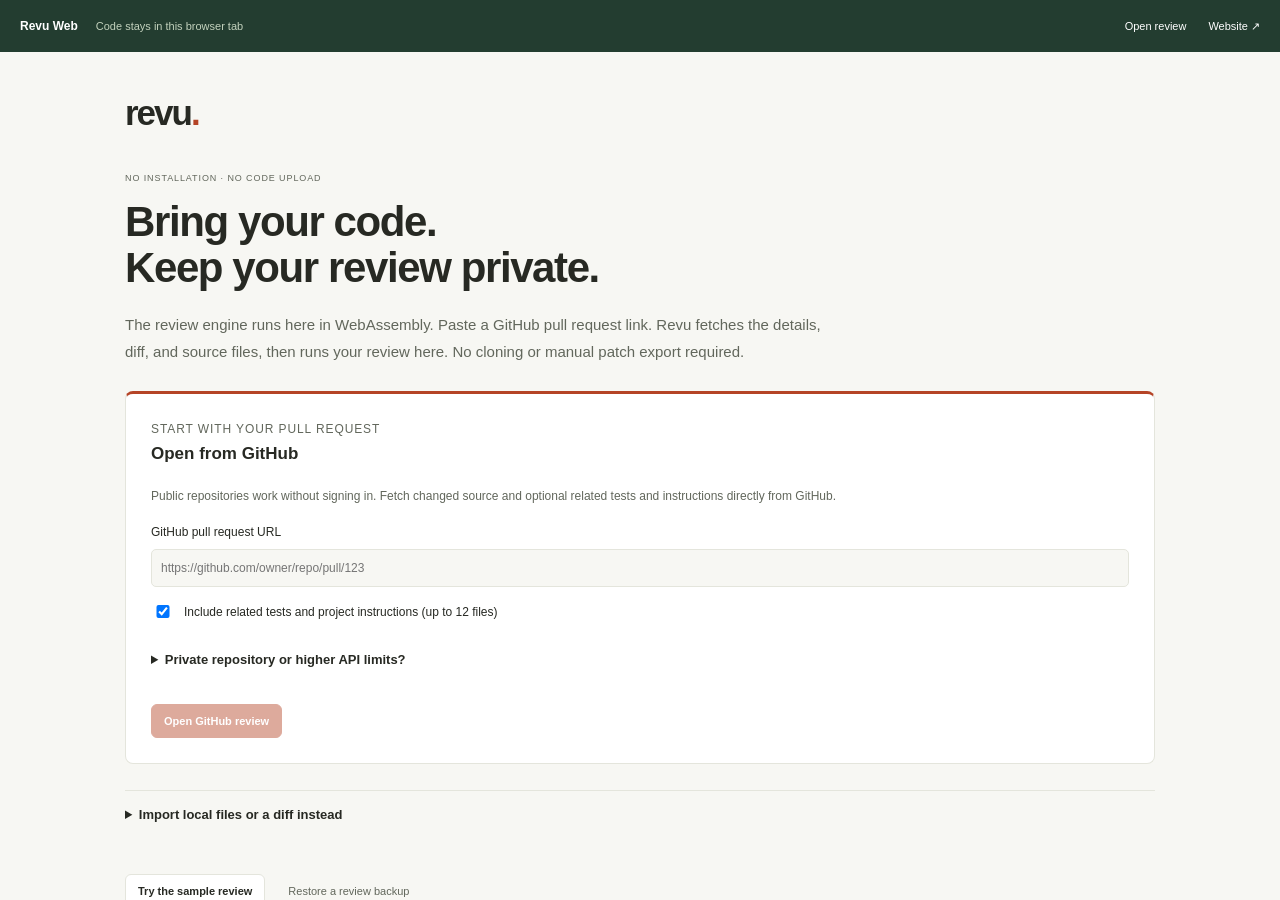
==== commit 82e5e668: "Add direct GitHub PR imports to the browser review workflow" ====
--- a/app/index.html
+++ b/app/index.html
@@ -1,4 +1,4 @@
 <!doctype html>
-<html lang="en"><head><meta charset="UTF-8"/><meta name="viewport" content="width=device-width, initial-scale=1.0"/><meta name="theme-color" content="#f7f6f2"/><title>Revu — Make every review count.</title>  <script type="module" crossorigin src="./assets/index-DF_ohBF-.js"></script>
-  <link rel="stylesheet" crossorigin href="./assets/index-yKvK3jZJ.css">
+<html lang="en"><head><meta charset="UTF-8"/><meta name="viewport" content="width=device-width, initial-scale=1.0"/><meta name="theme-color" content="#f7f6f2"/><title>Revu — Make every review count.</title>  <script type="module" crossorigin src="./assets/index-Dva5eQ3z.js"></script>
+  <link rel="stylesheet" crossorigin href="./assets/index-CgPZ0Kx0.css">
 </head><body><div id="app"></div></body></html>
--- a/app/assets/index-CgPZ0Kx0.css
+++ b/app/assets/index-CgPZ0Kx0.css
@@ -0,0 +1 @@
+.github-connect.svelte-v3yyh5{margin:26px 0;padding:25px;border:1px solid var(--border);border-top:3px solid var(--accent);border-radius:8px;background:var(--panel)}.github-connect.svelte-v3yyh5 h2:where(.svelte-v3yyh5){font-size:24px;margin:10px 0}.github-connect.svelte-v3yyh5 p:where(.svelte-v3yyh5){font-size:13px;color:var(--muted);line-height:1.7}.github-connect.svelte-v3yyh5 a:where(.svelte-v3yyh5){color:var(--accent)}.github-connect.svelte-v3yyh5 summary:where(.svelte-v3yyh5),.manual-import.svelte-v3yyh5>summary:where(.svelte-v3yyh5){cursor:pointer;font-size:13px;font-weight:600;padding:14px 0}.github-connect.svelte-v3yyh5 .github-context:where(.svelte-v3yyh5){display:flex;align-items:center;gap:10px}.browser-import.svelte-v3yyh5 .github-context:where(.svelte-v3yyh5) input:where(.svelte-v3yyh5){width:16px;flex:0 0 16px;padding:0}.github-actions.svelte-v3yyh5{display:flex;align-items:center;gap:18px;margin-top:20px;flex-wrap:wrap}.github-actions.svelte-v3yyh5 span:where(.svelte-v3yyh5){font-size:12px;color:var(--muted);overflow-wrap:anywhere}.manual-import.svelte-v3yyh5{border-top:1px solid var(--border);margin:20px 0;padding-bottom:15px}.github-snapshot.svelte-v3yyh5{height:44px;display:flex;align-items:center;justify-content:space-between;gap:14px;padding:0 20px;background:var(--panel);border-bottom:1px solid var(--border);font-size:11px}.github-snapshot.svelte-v3yyh5 a:where(.svelte-v3yyh5){color:var(--text);overflow:hidden;text-overflow:ellipsis;white-space:nowrap;max-width:55%}.github-snapshot.svelte-v3yyh5 span:where(.svelte-v3yyh5){color:var(--muted)}.github-active.svelte-v3yyh5 .app-shell{height:calc(100vh - 96px)!important}@media(max-width:650px){.github-connect.svelte-v3yyh5{padding:18px}.github-snapshot.svelte-v3yyh5{height:60px;flex-direction:column;justify-content:center;align-items:start;gap:5px;padding:5px 12px}.github-snapshot.svelte-v3yyh5 a:where(.svelte-v3yyh5){max-width:100%}.github-snapshot.svelte-v3yyh5 span:where(.svelte-v3yyh5){font-size:10px}.github-active.svelte-v3yyh5 .app-shell{height:calc(100vh - 124px)!important}}.browser-session.svelte-v3yyh5{height:52px;display:flex;align-items:center;gap:18px;padding:0 20px;background:#233d30;color:#fff;font-size:12px}.browser-session.svelte-v3yyh5>span:where(.svelte-v3yyh5){color:#c3d2bd;font-size:11px}.browser-session.svelte-v3yyh5>div:where(.svelte-v3yyh5){margin-left:auto;display:flex;gap:16px;align-items:center}.browser-session.svelte-v3yyh5 button:where(.svelte-v3yyh5),.browser-session.svelte-v3yyh5 a:where(.svelte-v3yyh5){color:#fff;font-size:11px}.browser-shell.svelte-v3yyh5 .app-shell{height:calc(100vh - 52px);min-height:0}.browser-onboarding.svelte-v3yyh5{position:fixed;inset:52px 0 0;background:var(--bg);overflow:auto;z-index:50}.browser-import.svelte-v3yyh5{max-width:1100px;margin:auto;padding:35px 35px 55px}.browser-import-header.svelte-v3yyh5{display:flex;justify-content:space-between;margin-bottom:32px}.browser-logo.svelte-v3yyh5{font-size:35px;font-weight:750;color:var(--text);letter-spacing:-2px;text-decoration:none}.browser-logo.svelte-v3yyh5 span:where(.svelte-v3yyh5){color:var(--accent)}.browser-import.svelte-v3yyh5 h1:where(.svelte-v3yyh5){font-size:42px;line-height:1.1;letter-spacing:-1.4px;margin:14px 0 20px}.browser-lead.svelte-v3yyh5{font-size:15px;line-height:1.8;max-width:700px;color:var(--muted)}.browser-import-grid.svelte-v3yyh5{display:grid;grid-template-columns:1fr 1fr;gap:26px;margin:28px 0}.browser-import-grid.svelte-v3yyh5 section:where(.svelte-v3yyh5){padding:22px;background:var(--panel);border:1px solid var(--border);border-radius:8px;min-width:0}.browser-import.svelte-v3yyh5 h2:where(.svelte-v3yyh5){font-size:17px;margin:0 0 20px}.browser-import.svelte-v3yyh5 label:where(.svelte-v3yyh5){display:grid;font-size:12px;gap:8px;margin:15px 0}.browser-import.svelte-v3yyh5 input:where(.svelte-v3yyh5),.browser-import.svelte-v3yyh5 textarea:where(.svelte-v3yyh5){padding:9px;border:1px solid var(--border);border-radius:5px;background:var(--bg);color:var(--text);min-width:0;width:100%}.browser-import.svelte-v3yyh5 textarea:where(.svelte-v3yyh5){font:12px/1.6 Consolas,monospace;resize:vertical}.browser-import.svelte-v3yyh5 section:where(.svelte-v3yyh5) p:where(.svelte-v3yyh5){font-size:12px;line-height:1.8;color:var(--muted)}.browser-import.svelte-v3yyh5 code:where(.svelte-v3yyh5){font-size:11px;overflow-wrap:anywhere}.browser-import-actions.svelte-v3yyh5{display:flex;align-items:center;gap:18px;flex-wrap:wrap}.browser-boundaries.svelte-v3yyh5{border-top:1px solid var(--border);margin-top:25px;padding-top:22px;font-size:12px;line-height:1.8;color:var(--muted)}.browser-error.svelte-v3yyh5,.browser-warning.svelte-v3yyh5{border-left:3px solid var(--accent);padding:15px;background:var(--soft);margin:18px 0;font-size:13px}.browser-selection.svelte-v3yyh5{font-weight:600}.backup-input.svelte-v3yyh5{display:none}@media(max-width:650px){.browser-import.svelte-v3yyh5{padding:25px 18px}.browser-import.svelte-v3yyh5 h1:where(.svelte-v3yyh5){font-size:33px}.browser-import-grid.svelte-v3yyh5{grid-template-columns:1fr}.browser-session.svelte-v3yyh5{height:64px;padding:8px 12px;gap:8px}.browser-session.svelte-v3yyh5>span:where(.svelte-v3yyh5){display:none}.browser-session.svelte-v3yyh5>div:where(.svelte-v3yyh5){gap:10px;flex-wrap:wrap;justify-content:end}.browser-onboarding.svelte-v3yyh5{top:64px}.browser-shell.svelte-v3yyh5 .app-shell{height:calc(100vh - 64px)}}:root{font-family:Inter,Segoe UI,Arial,sans-serif;color:#272923;background:#f7f7f3;font-synthesis:none;font-size:13px;--bg: #f7f7f3;--panel: #fff;--soft: #f3f3ee;--hover: #eeefe8;--border: #e4e5dc;--text: #272923;--muted: #787c70;--accent: #cb5635;--accent-soft: #fcf0e9;--green: #477553;--code: #3f493e;--add: #edf7ee;--delete: #fff0ec;--shadow: 0 18px 70px #252d2520;line-height:1.5;color-scheme:light}:root[data-theme=dark]{--bg: #171b19;--panel: #1c211e;--soft: #242a26;--hover: #2d352f;--border: #343d35;--text: #e2e6dc;--muted: #a2ac9e;--accent: #f28b6a;--accent-soft: #3e2d25;--green: #96bc8a;--code: #c4cebf;--add: #213c2b;--delete: #442c27;--shadow: 0 18px 70px #0006;color:var(--text);color-scheme:dark}*{box-sizing:border-box}body{margin:0;overflow:hidden}button,input,textarea{font:inherit}button,a,input,textarea{-webkit-tap-highlight-color:transparent}button{cursor:pointer;color:inherit;background:none;border:0}button:disabled{cursor:default;opacity:.45}button,a{touch-action:manipulation}a{color:inherit;text-decoration:none}button:focus-visible,a:focus-visible{outline:2px solid var(--accent);outline-offset:3px}input:focus,textarea:focus{outline:2px solid #cb563550;outline-offset:0}input,textarea{color:var(--text)}button svg,a svg{flex-shrink:0}h1,h2,h3,p{margin:0}kbd{font:10px SFMono-Regular,Consolas,monospace;color:var(--muted);border:1px solid var(--border);background:var(--panel);border-radius:4px;padding:2px 5px;white-space:nowrap}.muted{color:var(--muted)}.app-shell{height:100dvh;display:grid;grid-template-columns:244px minmax(430px,1fr) 302px;grid-template-rows:66px minmax(0,1fr) 29px;grid-template-areas:"top top top" "side main notes" "status status status";max-width:2200px;margin:auto;background:var(--bg)}.topbar{grid-area:top;display:flex;align-items:center;justify-content:space-between;border-bottom:1px solid var(--border);background:var(--panel);padding:0 26px;gap:24px}.brand{display:flex;align-items:center;gap:9px;font-size:30px;font-weight:760;letter-spacing:-1.4px}.brand-mark{position:relative;display:inline-flex;width:27px;height:29px;align-items:center;justify-content:center;background:var(--accent);border-radius:7px;color:#fff;font-family:Georgia,serif;font-weight:700;font-size:28px;line-height:1;transform:rotate(-6deg);margin-right:2px;padding-bottom:3px}.brand-mark>span{position:absolute;width:7px;height:7px;bottom:3px;right:3px;border-radius:50%;background:#ffd4ae}.brand-period{color:var(--accent)}.alpha-label{font-size:8px;color:var(--muted);font-weight:600;letter-spacing:1px;border:1px solid var(--border);border-radius:4px;padding:3px 5px;margin:6px 0 0 4px}.topbar-center{display:flex;align-items:center;gap:9px;margin-right:auto;margin-left:50px;color:var(--muted);font-size:11px}.topbar-center strong{font-weight:550;color:var(--text)}.connection-dot{display:inline-block;width:6px;height:6px;border-radius:50%;background:#729565;flex-shrink:0}.top-divider{margin:0 8px;color:#b5b8ae}.top-actions{display:flex;gap:16px;align-items:center}.icon-button{display:inline-flex;align-items:center;justify-content:center;width:28px;height:28px;border-radius:5px;color:var(--muted)}.icon-button:hover{background:var(--hover);color:var(--text)}.quiet-button{display:inline-flex;align-items:center;gap:7px;color:var(--muted);padding:5px;font-size:11px}.quiet-button:hover{color:var(--text)}.local-pill{display:inline-flex;align-items:center;gap:6px;background:var(--soft);border:1px solid var(--border);border-radius:20px;padding:5px 9px;font-size:10px;color:var(--green)}.sidebar{grid-area:side;display:flex;flex-direction:column;border-right:1px solid var(--border);padding:20px 13px 0;background:var(--bg);min-height:0}.workspace-picker{display:flex;align-items:center;gap:9px;width:100%;text-align:left;margin-bottom:22px;padding:0 4px}.workspace-picker>span:nth-child(2){min-width:0;flex:1}.workspace-picker strong{display:block;font-size:12px;font-weight:600;overflow:hidden;text-overflow:ellipsis}.workspace-picker small{color:var(--muted);display:flex;align-items:center;gap:4px;font-size:10px;margin-top:3px;white-space:nowrap;overflow:hidden;max-width:132px}.repo-avatar{width:33px;height:33px;border:1px solid var(--border);border-radius:9px;background:var(--panel);display:flex;align-items:center;justify-content:center;font-family:Georgia,serif;font-weight:700;font-size:18px;color:var(--green);flex-shrink:0}.workspace-picker kbd{font-size:9px;padding:1px 3px}.nav-tabs{display:flex;gap:4px;background:var(--soft);padding:3px;border-radius:7px;margin-bottom:18px}.nav-tabs button{display:flex;align-items:center;justify-content:center;gap:7px;flex:1;padding:6px 7px;color:var(--muted);font-size:11px;border:1px solid transparent;border-radius:5px}.nav-tabs button.active{color:var(--text);background:var(--panel);border-color:var(--border);box-shadow:0 1px 3px #00000005}.nav-tabs button>span{font-size:9px;background:var(--soft);padding:0 4px;border-radius:3px}.file-filter{display:flex;align-items:center;gap:6px;border:1px solid var(--border);border-radius:6px;height:31px;padding:0 9px;background:var(--panel);color:var(--muted)}.file-filter input{border:0;background:none;outline:none!important;min-width:0;width:100%;font-size:11px}.file-filter kbd{border:0;padding:0}.list-heading{display:flex;align-items:center;justify-content:space-between;margin:22px 3px 10px;color:var(--muted);font-size:9px;letter-spacing:1px}.list-heading button{display:flex;align-items:center;gap:4px;letter-spacing:0;font-size:10px;padding:2px 4px;border-radius:4px}.enabled{color:var(--accent)!important;background:var(--accent-soft)!important}.file-list{overflow:auto;flex:1;min-height:0;margin:0 -3px}.file-item{display:flex;align-items:center;gap:8px;width:100%;text-align:left;padding:11px 9px;border-radius:6px;border:1px solid transparent;margin-bottom:3px;position:relative}.file-item:hover{background:var(--soft)}.file-item.active{background:var(--panel);border-color:var(--border);box-shadow:0 2px 4px #00000003}.file-item.active:before{content:"";position:absolute;left:-1px;top:14px;bottom:14px;width:3px;background:var(--accent);border-radius:2px}.file-symbol{color:var(--muted);display:flex;align-self:flex-start;margin-top:2px}.file-symbol.done{color:var(--green)}.file-name{min-width:0;flex:1}.file-name strong{font-weight:550;font-size:11px;display:block;overflow:hidden;text-overflow:ellipsis;white-space:nowrap}.file-name small{font-size:9px;color:var(--muted);display:block;margin-top:2px;overflow:hidden;text-overflow:ellipsis;white-space:nowrap}.file-trailing{display:flex;flex-direction:column;align-items:center;gap:6px;width:10px}.risk-dot{width:5px;height:5px;display:inline-block;border-radius:50%;background:#a9b5a4}.risk-dot.high{background:var(--accent)}.risk-dot.medium{background:#c2a368}.risk-dot.unknown{background:var(--muted)}.file-status{font-size:9px;font-family:Consolas,monospace;color:var(--muted)}.sidebar-bottom{padding:18px 4px 14px;margin-top:20px}.sidebar-bottom>div:first-child{display:flex;justify-content:space-between;font-size:10px;color:var(--muted)}.sidebar-bottom strong{font-weight:500;color:var(--text)}.progress-track{height:4px;border-radius:4px;background:var(--border);margin:10px 0}.progress-track>span{height:4px;display:block;background:#809a70;border-radius:4px;transition:width .3s}.sidebar-bottom p{font-size:9px;color:var(--muted)}.browse-files{margin:0 -13px;padding:12px 16px;border-top:1px solid var(--border);display:flex;align-items:center;gap:7px;font-size:10px;color:var(--muted)}.browse-files kbd{margin-left:auto;font-size:9px}.main-panel{grid-area:main;display:flex;flex-direction:column;min-width:0;min-height:0;padding:26px 26px 20px;overflow:hidden}.workspace-heading{display:flex;align-items:center;justify-content:space-between;gap:15px;margin-bottom:22px}.eyebrow{display:flex;align-items:center;gap:7px;color:var(--muted);font-size:9px;letter-spacing:.9px;text-transform:uppercase;font-weight:500}.workspace-heading h1{font-family:Georgia,Times New Roman,serif;font-size:30px;line-height:1.25;letter-spacing:-.8px;font-weight:400;margin:10px 0 6px}.workspace-heading p{font-size:11px;color:var(--muted)}.secondary-button,.primary-button{display:inline-flex;align-items:center;justify-content:center;gap:8px;padding:8px 12px;border-radius:6px;font-size:11px;white-space:nowrap;font-weight:550;min-height:33px}.secondary-button{border:1px solid var(--border);background:var(--panel)}.secondary-button:hover{background:var(--soft)}.primary-button{background:var(--accent);border:1px solid var(--accent);color:#fff}.primary-button:hover{filter:brightness(.94)}.refresh-button{font-weight:400;font-size:10px;align-self:flex-end;margin-bottom:3px}.review-stats{display:grid;grid-template-columns:1.1fr 1fr 1fr;border:1px solid var(--border);border-radius:8px;background:var(--panel);margin-bottom:24px;min-height:79px;flex-shrink:0}.review-stats>div,.review-stats>button{display:flex;align-items:center;gap:10px;padding:15px 16px;text-align:left;min-width:0}.review-stats>:not(:last-child){border-right:1px solid var(--border)}.review-stats>button:hover,.review-stats>button.stat-active{background:var(--accent-soft)}.stat-icon{color:var(--muted);align-self:flex-start;margin-top:4px}.stat-icon.orange{color:var(--accent)}.stat-icon.green{color:var(--green)}.review-stats strong{display:block;font-weight:600;font-size:24px;line-height:1.2;letter-spacing:-.7px}.review-stats small{display:block;color:var(--muted);font-size:10px;margin-top:4px;white-space:nowrap}.review-stats .stat-delta{margin-left:auto;font:10px Consolas,monospace;display:flex;gap:6px;align-self:flex-end;margin-bottom:3px}.stat-delta b{color:var(--green);font-weight:500}.stat-delta em{color:var(--accent);font-style:normal}.review-stats>button>svg:last-child{margin-left:auto;color:var(--muted)}.stat-total{font-size:14px;letter-spacing:0;color:var(--muted);font-weight:400}.mini-ring{display:block;min-width:25px;height:25px;border-radius:50%;margin-left:auto;background:conic-gradient(#809a70 var(--progress),var(--border) 0);position:relative}.mini-ring:after{content:"";position:absolute;inset:3px;background:var(--panel);border-radius:50%}.review-surface{display:flex;flex-direction:column;flex:1;min-height:0;border:1px solid var(--border);border-radius:8px;background:var(--panel);overflow:hidden}.surface-toolbar{display:flex;justify-content:space-between;align-items:center;border-bottom:1px solid var(--border);min-height:49px;padding:0 15px;gap:8px}.surface-tabs{display:flex;gap:20px;height:49px}.surface-tabs>button{display:flex;gap:7px;align-items:center;color:var(--muted);font-size:11px;border-bottom:2px solid transparent;padding:0;margin-bottom:-1px;white-space:nowrap}.surface-tabs>button.active{color:var(--text);border-color:var(--accent);font-weight:550}.surface-tabs>button>span{font-size:9px;background:var(--soft);border:1px solid var(--border);padding:0 4px;border-radius:4px;color:var(--muted);font-weight:400}.surface-tools{display:flex;align-items:center;gap:10px}.segmented{display:flex;background:var(--soft);padding:2px;border-radius:5px;border:1px solid var(--border)}.segmented button{padding:3px 8px;font-size:9px;color:var(--muted);border-radius:3px}.segmented button.active{background:var(--panel);color:var(--text);box-shadow:0 1px 2px #0001}.file-toolbar{display:flex;align-items:center;justify-content:space-between;padding:12px 15px;border-bottom:1px solid var(--border);gap:8px;min-height:52px}.path-label{display:flex;align-items:center;gap:8px;font-size:10px;min-width:0;flex:1}.path-label>span:nth-child(2){overflow:hidden;text-overflow:ellipsis;white-space:nowrap}.path-label strong{font-weight:550}.language-icon{color:#668ba6;font-weight:600;font-size:10px;border:1px solid #668ba62e;background:#668ba60a;padding:1px 2px;border-radius:2px;line-height:13px;flex-shrink:0}.risk-label{padding:2px 6px;border-radius:4px;font-size:9px;white-space:nowrap;color:var(--green);background:#738c680f;border:1px solid #738c6820;font-weight:500}.risk-label.high{color:var(--accent);background:var(--accent-soft);border-color:#cb563515}.risk-label.medium{color:#9c7b37;background:#c5a96a12;border-color:#b29f7625}.risk-label.unknown{color:var(--muted);background:var(--soft)}.file-toolbar-actions{display:flex;align-items:center;gap:8px;flex-shrink:0}.source-toggle{font-size:9px}.reviewed-button{display:flex;align-items:center;gap:5px;font-size:9px;color:var(--muted);border:1px solid var(--border);border-radius:5px;padding:5px 7px;white-space:nowrap}.reviewed-button.checked{background:#738c6812;color:var(--green);border-color:#738c6830}.diff-column-labels{display:grid;grid-template-columns:1fr 1fr;background:var(--bg);font-size:9px;color:var(--muted);border-bottom:1px solid var(--border);flex-shrink:0;height:29px}.diff-column-labels>span{padding:6px 14px;display:flex;align-items:center;gap:6px}.diff-column-labels>span+span{border-left:1px solid var(--border)}.diff-column-labels.unified{display:flex;justify-content:space-between}.diff-column-labels small{font-size:9px;align-self:center;padding-right:12px}.tiny-dot{width:5px;height:5px;border-radius:1px}.tiny-dot.old{background:#cd8e7c}.tiny-dot.new{background:#8ca57d}.diff-viewport{flex:1;min-height:0;position:relative;overflow:auto;background:var(--panel);overscroll-behavior:contain}.diff-spacer{position:relative;min-width:100%}.virtual-window{position:absolute;left:0;right:0}.split-row{height:26px;display:grid;grid-template-columns:1fr 1fr;min-width:0}.code-row{position:relative;height:26px;display:flex;align-items:center;color:var(--code);overflow:hidden;white-space:pre;font:11px/26px Cascadia Code,SFMono-Regular,Consolas,monospace}.split-row>.code-row+div{border-left:1px solid var(--border)}.code-row code{font:inherit;min-width:0;overflow:auto;scrollbar-width:none;flex:1;tab-size:2;white-space:pre;height:26px;padding-right:12px}.code-row.add{background:var(--add)}.code-row.delete{background:var(--delete)}.code-row.empty{background:repeating-linear-gradient(-45deg,var(--bg),var(--bg) 4px,var(--soft) 4px,var(--soft) 5px)}.line-number{height:26px;min-width:39px;width:39px;text-align:right;padding:0 8px 0 3px;font:10px/26px Consolas,monospace;color:var(--muted);flex-shrink:0;position:relative}.line-number:not(:disabled):hover{background:var(--accent);color:#fff}.line-number:not(:disabled):hover:before{content:"+";position:absolute;left:2px;top:0}.line-number:disabled{opacity:1}.change-sign{display:inline-block;width:14px;flex-shrink:0;color:var(--muted)}.code-row.add .change-sign{color:var(--green)}.code-row.delete .change-sign{color:var(--accent)}.code-row.selected{box-shadow:inset 3px 0 var(--accent);background:var(--accent-soft)}.hunk-row{background:var(--soft);height:26px;line-height:26px;font-family:Consolas,monospace;font-size:10px;color:var(--muted);padding:0 15px;overflow:hidden;text-overflow:ellipsis;white-space:nowrap;border-top:1px solid var(--border);border-bottom:1px solid var(--border)}.token-keyword{color:#8b5f8e}.token-string{color:#5a805b}.token-number{color:#b7804a}.token-comment{color:#8e9988;font-style:italic}:root[data-theme=dark] .token-keyword{color:#c09aca}:root[data-theme=dark] .token-string{color:#a7c18d}:root[data-theme=dark] .token-number{color:#d4b27d}.note-dot{position:absolute;right:3px;width:5px;height:5px;border-radius:50%;background:var(--accent)}.diff-footer{display:flex;align-items:center;justify-content:space-between;padding:7px 12px;border-top:1px solid var(--border);background:var(--bg);font-size:9px;color:var(--muted);gap:8px;flex-shrink:0}.diff-footer>span{display:flex;align-items:center;gap:6px;white-space:nowrap;overflow:hidden;text-overflow:ellipsis}.notes-panel{grid-area:notes;background:var(--panel);border-left:1px solid var(--border);padding:25px 19px 18px;display:flex;flex-direction:column;min-height:0}.notes-heading{display:flex;align-items:center;justify-content:space-between}.notes-heading>div{display:flex;gap:9px;align-items:center}.notes-heading h2{font-size:14px;font-weight:550}.notes-heading svg{color:var(--muted)}.count-badge{border:1px solid var(--border);padding:0 5px;border-radius:4px;font-size:10px;color:var(--muted)}.notes-description{font-size:11px;line-height:1.7;color:var(--muted);margin:10px 0 24px}.notes-filter{display:flex;align-items:center;justify-content:space-between;gap:8px;padding:9px 0;border-top:1px solid var(--border);border-bottom:1px solid var(--border);color:var(--muted);font-size:10px}.notes-filter>span{overflow:hidden;text-overflow:ellipsis;white-space:nowrap}.notes-filter>button{display:flex;padding:3px;border-radius:4px}.notes-scroll{flex:1;overflow:auto;min-height:0;margin:0 -5px;padding:0 5px}.notes-empty{padding:43px 0 35px;text-align:center}.note-illustration{width:58px;height:55px;display:inline-flex;align-items:center;justify-content:center;color:#a0ab94;position:relative;background:var(--soft);border:1px solid var(--border);border-radius:12px;transform:rotate(-7deg);margin-bottom:20px}.note-illustration>span{position:absolute;bottom:-5px;right:-5px;background:var(--panel);border:1px solid var(--border);width:23px;height:23px;border-radius:50%;font-size:17px;line-height:21px;font-weight:400;color:var(--green)}.notes-empty h3{font-family:Georgia,serif;font-size:19px;font-weight:400;line-height:1.3;letter-spacing:-.4px}.notes-empty p{font-size:11px;line-height:1.8;color:var(--muted);margin:12px 0 21px}.subtle-label{font-size:9px;color:var(--muted)}.handoff-card{padding:15px;background:var(--bg);border:1px solid var(--border);border-radius:8px;margin-top:16px;flex-shrink:0}.handoff-eyebrow{display:flex;gap:7px;align-items:center;font-size:8px;letter-spacing:.7px;color:var(--accent);font-weight:500}.handoff-card h3{font-family:Georgia,serif;font-weight:400;font-size:20px;line-height:1.3;margin:11px 0 8px;letter-spacing:-.3px}.handoff-card p{font-size:10px;color:var(--muted);line-height:1.7;margin-bottom:14px}.handoff-card .primary-button{width:100%;justify-content:flex-start;font-size:10px;gap:7px}.handoff-card .primary-button>span{background:#ffffff25;padding:0 5px;border-radius:3px;font-size:9px}.handoff-card .primary-button>svg{margin-left:auto}.handoff-card>small{display:block;font-size:8px;color:var(--muted);text-align:center;margin-top:9px}.statusbar{grid-area:status;display:flex;align-items:center;justify-content:space-between;background:var(--panel);border-top:1px solid var(--border);padding:0 16px;font-size:9px;color:var(--muted)}.statusbar>span{display:flex;align-items:center;gap:7px}.statusbar i{font-style:normal;color:#b9bdaf;margin:0 3px}.mobile-notes-toggle,.notes-close{display:none}.comment-composer{border:1px solid #cb563550;border-radius:7px;margin:15px 0;padding:11px;background:var(--panel)}.composer-heading{display:flex;justify-content:space-between;align-items:center;color:var(--muted);font-size:10px;margin-bottom:7px}.composer-heading .icon-button{width:20px;height:20px}.comment-types{display:flex;gap:5px;margin:0 0 10px}.comment-types>button{font-size:9px;text-transform:capitalize;padding:3px 6px;border-radius:4px;color:var(--muted);border:1px solid var(--border)}.comment-types>button.active{color:var(--accent);background:var(--accent-soft);border-color:#cb563530}.comment-composer textarea{background:var(--bg);border:1px solid var(--border);width:100%;resize:vertical;min-height:90px;padding:9px;border-radius:5px;font-size:11px;line-height:1.6;margin-bottom:8px}.comment-composer>.primary-button{width:100%;font-size:10px;justify-content:space-between;min-height:30px;padding:5px 9px}.comment-card{border:1px solid var(--border);border-radius:7px;padding:12px;margin-top:13px;background:var(--panel)}.comment-card.resolved{opacity:.65}.comment-meta{display:flex;align-items:center;justify-content:space-between}.comment-kind{font-size:8px;text-transform:uppercase;letter-spacing:.7px;color:var(--accent);background:var(--accent-soft);padding:2px 5px;border-radius:3px}.comment-kind.question{color:#967444;background:#b1906b14}.comment-kind.note{color:var(--green);background:#738c6812}.line-link{font:9px Consolas,monospace;display:inline-flex;align-items:center;gap:4px;color:var(--muted)}.line-link:hover{color:var(--accent)}.comment-card>p{font-size:11px;line-height:1.7;margin:12px 0;white-space:pre-wrap;overflow-wrap:anywhere}.comment-footer{display:flex;align-items:center;justify-content:space-between;color:var(--muted);font-size:8px;padding-top:7px;border-top:1px solid var(--border)}.comment-footer>div{display:flex;gap:3px}.comment-footer .icon-button{width:22px;height:22px}.stale-label{font-size:9px;color:var(--accent);margin-top:10px;background:var(--accent-soft);padding:5px 7px;border-radius:4px}.other-notes{margin-top:20px}.other-notes h3{font-size:8px;letter-spacing:.8px;font-weight:500;color:var(--muted);margin-bottom:9px}.other-notes button{display:flex;align-items:center;gap:8px;font-size:10px;width:100%;text-align:left;padding:7px;border-radius:5px}.other-notes button:hover{background:var(--soft)}.other-notes button>span:last-child{margin-left:auto;color:var(--muted)}.empty-state{flex:1;display:flex;flex-direction:column;align-items:center;justify-content:center;padding:32px;text-align:center;color:var(--muted);gap:13px;min-height:160px}.empty-state h2,.empty-state h3{color:var(--text);font-weight:500}.empty-state h2{font-family:Georgia,serif;font-size:26px;font-weight:400}.empty-state p{max-width:350px;font-size:12px;line-height:1.7}.empty-state .secondary-button{margin-top:12px}.clean-icon{color:var(--green);padding:22px;background:var(--soft);border-radius:50%;margin-bottom:9px}.loading-ring{width:25px;height:25px;border-radius:50%;border:2px solid var(--border);border-top-color:var(--accent);animation:spin 1s linear infinite}@keyframes spin{to{transform:rotate(360deg)}}.error-banner{display:flex;align-items:flex-start;gap:9px;background:var(--accent-soft);border:1px solid #cb563530;border-radius:6px;color:var(--accent);padding:10px 12px;margin-bottom:14px;font-size:11px;max-height:130px;overflow:auto;flex-shrink:0}.error-banner>svg{flex-shrink:0;margin-top:2px}.error-banner>span{flex:1;overflow-wrap:anywhere}.error-banner .icon-button{width:18px;height:18px;flex-shrink:0}.notice{font-size:11px;color:var(--accent);margin-bottom:10px}.findings-panel{padding:20px 26px 30px;flex:1;overflow:auto;min-height:0}.findings-intro{padding-bottom:18px}.hint-symbol{display:inline-flex;color:var(--accent);margin-bottom:10px}.findings-intro h2{font-family:Georgia,serif;font-weight:400;font-size:25px;letter-spacing:-.5px}.findings-intro p{color:var(--muted);font-size:11px;margin-top:7px;line-height:1.8}.reason-row{display:flex;align-items:center;gap:7px;padding:7px 0;font-size:11px;color:var(--muted)}.reason-row>svg{flex-shrink:0}.finding-card{border:1px solid var(--border);border-radius:7px;padding:16px;margin:14px 0;background:var(--bg)}.finding-card>div:first-child{display:flex;align-items:center;justify-content:space-between}.finding-card h3{font-size:13px;font-weight:550;margin:11px 0 7px}.finding-card p{color:var(--muted);font-size:11px;line-height:1.8;margin-bottom:13px}.finding-card .secondary-button{font-size:10px;padding:6px 9px}.no-findings{padding:32px 0;text-align:center;color:var(--green)}.no-findings h3{font-size:12px;font-weight:500;margin:9px 0}.no-findings p{font-size:11px;color:var(--muted)}.search-form{display:flex;flex-direction:column;gap:9px;margin-bottom:12px}.search-form label{font-size:10px;color:var(--muted)}.search-field{display:flex;border:1px solid var(--border);border-radius:5px;background:var(--panel)}.search-field input{width:100%;min-width:0;background:none;border:0;font-size:11px;padding:8px}.search-field button{font-family:Consolas,monospace;padding:5px 8px;border-radius:3px;color:var(--muted)}.search-form .primary-button{font-size:10px;justify-content:space-between}.search-results{flex:1;overflow:auto;min-height:0}.search-summary{color:var(--muted);font-size:9px;line-height:1.8;padding:8px 2px 12px}.search-results>button{padding:9px 6px;border-bottom:1px solid var(--border);display:block;text-align:left;width:100%}.search-results>button:hover{background:var(--panel)}.search-results>button strong{font-size:11px;font-weight:500}.search-results>button strong>span{color:var(--accent)}.search-results>button small{display:block;color:var(--muted);font-size:9px;overflow:hidden;text-overflow:ellipsis;white-space:nowrap;margin:2px 0 4px}.search-results>button code{display:block;font-size:10px;white-space:nowrap;overflow:hidden;text-overflow:ellipsis;color:var(--muted)}.sidebar-empty{font-size:11px;color:var(--muted);padding:20px 8px;line-height:1.8}.toast{position:fixed;bottom:45px;left:50%;transform:translate(-50%);z-index:50;display:flex;align-items:center;gap:10px;padding:12px 18px;background:var(--text);color:var(--panel);border-radius:7px;font-size:12px;box-shadow:var(--shadow);max-width:90vw}.toast svg{flex-shrink:0}.modal-backdrop{position:fixed;inset:0;background:#1a231b50;backdrop-filter:blur(4px);z-index:40;display:flex;justify-content:center;align-items:center;padding:30px}.modal{background:var(--panel);border:1px solid var(--border);border-radius:12px;box-shadow:var(--shadow);width:100%;overflow:hidden}.palette{max-width:580px;align-self:flex-start;margin-top:12vh}.palette-input{display:flex;align-items:center;gap:12px;padding:18px;border-bottom:1px solid var(--border);color:var(--muted)}.palette-input input{background:none;border:0;outline:none!important;flex:1;font-size:15px;min-width:0}.palette-list{max-height:380px;overflow:auto;padding:7px}.palette-list>button{display:flex;align-items:center;gap:12px;text-align:left;width:100%;padding:9px 12px;border-radius:6px}.palette-list>button:hover,.palette-list>button.active{background:var(--soft)}.palette-list strong{font-size:12px;font-weight:500}.palette-list small{display:block;color:var(--muted);font-size:10px}.palette-list svg{color:var(--muted)}.palette-changed{margin-left:auto;font-size:9px;color:var(--accent)}.palette footer{display:flex;gap:18px;padding:12px 18px;background:var(--bg);border-top:1px solid var(--border);font-size:10px;color:var(--muted)}.export-modal{max-width:720px;padding:25px;display:flex;flex-direction:column;max-height:85vh}.modal-heading{display:flex;justify-content:space-between;align-items:center;gap:12px}.modal-heading h2{font-family:Georgia,serif;font-weight:400;font-size:27px;letter-spacing:-.5px}.modal-heading .eyebrow{font-size:8px;margin-bottom:7px;color:var(--accent)}.modal-intro{font-size:12px;color:var(--muted);line-height:1.8;margin:14px 0 20px}.export-modal textarea{width:100%;min-height:200px;height:45vh;background:var(--bg);border:1px solid var(--border);border-radius:7px;padding:16px;font:11px/1.8 Consolas,monospace;resize:none;white-space:pre-wrap}.modal-footer{display:flex;justify-content:flex-end;gap:10px;margin-top:20px}.shortcuts-modal{max-width:450px;padding:25px}.shortcuts-modal .modal-heading h2{font-size:24px}.shortcuts-modal dl{display:grid;grid-template-columns:1fr auto;gap:18px 20px;margin-top:25px;font-size:12px}.shortcuts-modal dd{margin:0}@media(min-width:1600px){.app-shell{grid-template-columns:265px minmax(430px,1fr) 325px}.main-panel{padding:32px 32px 24px}.workspace-heading h1{font-size:34px}.workspace-heading{margin-bottom:27px}.review-stats{margin-bottom:28px}.code-row{font-size:12px}.notes-panel{padding:30px 24px 22px}}@media(max-width:1270px){.app-shell{grid-template-columns:218px minmax(400px,1fr) 268px}.main-panel{padding:22px 18px 17px}.topbar{padding:0 18px}.topbar-center{margin-left:20px}.notes-panel{padding:24px 15px 16px}.review-stats>div,.review-stats>button{padding:13px 11px;gap:8px}.stat-delta{display:none!important}.path-label .risk-label{display:none}.workspace-heading h1{font-size:27px}.top-actions{gap:10px}.local-pill{display:none}.surface-tabs{gap:14px}.handoff-card{padding:13px}.file-toolbar{padding:11px}.code-row{font-size:10px}}@media(max-width:1080px){.app-shell{grid-template-columns:222px minmax(0,1fr);grid-template-areas:"top top" "side main" "status status"}.notes-panel{display:none}.notes-panel.mobile-open{display:flex;position:fixed;right:0;top:66px;bottom:29px;width:310px;z-index:25;box-shadow:-15px 0 50px #0002}.notes-close,.mobile-notes-toggle{display:inline-flex}.main-panel{padding:24px}.topbar-center{margin-left:15px}.workspace-heading h1{font-size:30px}.code-row{font-size:11px}.stat-delta{display:flex!important}.path-label .risk-label{display:inline-block}}@media(max-width:740px){body{overflow:auto}.app-shell{grid-template-columns:170px minmax(0,1fr);min-width:360px;grid-template-rows:56px minmax(0,1fr) 25px}.topbar{padding:0 13px;gap:12px}.brand{font-size:26px}.brand-mark{height:25px;width:24px;font-size:24px}.alpha-label{display:none}.topbar-center{margin-left:auto;gap:6px;font-size:10px}.topbar-center>strong,.top-divider,.top-actions>.quiet-button{display:none}.top-actions{gap:0}.sidebar{padding:16px 8px 0}.workspace-picker{gap:6px;margin-bottom:17px}.workspace-picker kbd{display:none}.workspace-picker strong{font-size:11px}.workspace-picker small{max-width:100px}.repo-avatar{width:27px;height:27px;font-size:15px}.nav-tabs{gap:0}.nav-tabs button{font-size:10px;padding:5px 3px;gap:4px}.nav-tabs button span{display:none}.file-filter{padding:0 6px}.list-heading{font-size:8px;letter-spacing:.5px}.list-heading button{font-size:9px}.list-heading button svg{display:none}.file-item{padding:9px 5px;gap:6px}.file-symbol{display:none}.file-name strong{font-size:10px}.file-name small{font-size:8px}.browse-files{margin:0 -8px;padding:10px;font-size:9px}.browse-files kbd{display:none}.main-panel{padding:17px 12px 12px}.workspace-heading{margin-bottom:16px}.workspace-heading h1{font-size:23px;max-width:230px}.workspace-heading p{font-size:10px}.workspace-heading .eyebrow{font-size:8px;max-width:200px;overflow:hidden;white-space:nowrap}.refresh-button{padding:5px;min-height:26px;font-size:0}.refresh-button svg{width:14px}.review-stats{margin-bottom:16px;min-height:65px;grid-template-columns:1fr 1fr 1fr}.review-stats>div,.review-stats>button{padding:9px 8px;gap:0}.review-stats strong{font-size:20px}.review-stats small{font-size:8px}.stat-icon,.mini-ring,.review-stats>button>svg,.stat-delta{display:none!important}.stat-total{font-size:11px}.surface-toolbar{padding:0 9px;min-height:44px}.surface-tabs{gap:10px;height:44px}.surface-tabs>button{font-size:10px;gap:4px}.surface-tabs>button>svg{display:none}.segmented{display:none}.surface-tabs>button>span{font-size:8px}.file-toolbar{padding:8px 9px;flex-wrap:wrap;min-height:48px;gap:5px}.path-label{font-size:9px;min-width:100%;gap:6px}.path-label .risk-label{display:none}.file-toolbar-actions{width:100%;justify-content:space-between}.source-toggle{padding:0;font-size:9px}.reviewed-button{font-size:8px;padding:3px 5px}.language-icon{font-size:8px;line-height:11px}.code-row{font-size:10px}.line-number{min-width:27px;width:27px;font-size:9px;padding-right:4px}.change-sign{width:10px}.diff-column-labels>span{padding:6px;font-size:8px}.diff-column-labels small{display:none}.diff-footer{font-size:8px;padding:6px 7px}.diff-footer>span:last-child{display:none}.statusbar{font-size:8px;padding:0 9px}.statusbar>span:last-child{max-width:150px;white-space:nowrap;overflow:hidden}.notes-panel.mobile-open{top:56px;bottom:25px;width:min(310px,90vw)}.findings-panel{padding:16px}.findings-intro h2{font-size:22px}.findings-intro p{font-size:10px}.findings-intro p br{display:none}.finding-card{padding:12px}.empty-state{padding:20px 12px}.empty-state h2{font-size:22px}.empty-state p{font-size:10px}.modal-backdrop{padding:14px}.modal-heading h2{font-size:23px}}@media(prefers-reduced-motion:reduce){*{animation:none!important;transition:none!important;scroll-behavior:auto!important}}.mobile-files-toggle{display:none}@media(max-width:600px){.app-shell{grid-template-columns:minmax(0,1fr);grid-template-areas:"top" "main" "status"}.sidebar{display:none}.sidebar.mobile-open{display:flex;position:fixed;top:56px;bottom:25px;left:0;width:260px;z-index:24;box-shadow:12px 0 40px #0002;padding:20px 14px 0}.sidebar.mobile-open .file-symbol{display:flex}.sidebar.mobile-open .file-item{padding:12px 8px}.sidebar.mobile-open .file-name strong{font-size:12px}.sidebar.mobile-open .file-name small{font-size:10px}.mobile-files-toggle{display:inline-flex}.main-panel{padding:20px 14px 14px}.workspace-heading h1{max-width:none;font-size:26px}.workspace-heading .eyebrow{max-width:290px}.workspace-heading p{font-size:11px}.file-toolbar{gap:9px;padding:10px}.path-label{font-size:10px}.code-row{font-size:11px}.surface-tabs>button{font-size:11px}.surface-tabs{gap:18px}.review-stats>div,.review-stats>button{padding:12px}.review-stats small{font-size:10px}}.detailed-finding .finding-topline{display:flex;align-items:center;gap:8px}.finding-topline .line-link{margin-left:auto}.finding-category,.finding-confidence{font-size:10px;color:var(--muted)}.finding-confidence{margin:7px 0 12px}.finding-confidence span{opacity:.8}.finding-evidence,.fix-example{padding:12px;margin:12px 0;background:var(--panel);border:1px solid var(--border);border-radius:5px;overflow:auto;font:11px/1.7 Consolas,monospace;white-space:pre-wrap;overflow-wrap:anywhere}.finding-evidence{border-left:3px solid var(--accent)}.detailed-finding h4{font-size:10px;text-transform:uppercase;letter-spacing:.6px;margin:15px 0 6px;color:var(--muted)}.detailed-finding ol,.check-item ol{padding-left:20px;margin:6px 0 16px;font-size:12px;line-height:1.8}.detailed-finding li,.check-item li{padding-left:3px;margin:5px 0}.detailed-finding details{border-top:1px solid var(--border);padding-top:12px;margin-top:12px}.detailed-finding summary{cursor:pointer;font-size:11px;font-weight:550}.detailed-finding details small{display:block;color:var(--muted);font-size:10px}.finding-actions{display:flex;align-items:center;flex-wrap:wrap;gap:15px;margin-top:16px}.finding-actions a{font-size:10px;color:var(--accent)}.inline-flag{position:absolute;right:7px;top:4px;width:18px;height:18px;line-height:16px;border:1px solid var(--accent);color:var(--accent);background:var(--accent-soft);border-radius:4px;padding:0;font:700 11px/16px sans-serif;box-shadow:0 0 0 2px var(--panel)}.inline-flag:hover{background:var(--accent);color:#fff}.review-checklist{border-top:1px solid var(--border);margin-top:30px;padding-top:24px}.checklist-heading{display:flex;justify-content:space-between;align-items:center;gap:15px}.checklist-heading h3{font-family:Georgia,serif;font-weight:400;font-size:24px;margin-top:5px}.checklist-heading>span{color:var(--muted);font-size:10px;white-space:nowrap}.checklist-intro{font-size:11px;color:var(--muted);line-height:1.8;margin:12px 0 18px}.check-item{border:1px solid var(--border);border-radius:6px;margin:10px 0;padding:13px;background:var(--bg)}.check-item summary{display:flex;align-items:center;gap:8px;cursor:pointer;font-size:12px}.check-item summary svg{color:var(--accent);flex-shrink:0}.check-item summary small{margin-left:auto;font-size:9px;color:var(--muted);white-space:nowrap}.check-item>p{font-size:11px;color:var(--muted);line-height:1.8;margin:15px 0 5px}.check-item label{display:block;font-size:10px;font-weight:600;color:var(--muted)}.check-item textarea{display:block;width:100%;background:var(--panel);border:1px solid var(--border);border-radius:5px;padding:9px;margin-top:7px;font-size:11px;resize:vertical}.check-actions{display:flex;flex-wrap:wrap;gap:8px;margin-top:10px}.check-actions button{border:1px solid var(--border);background:var(--panel);border-radius:4px;padding:6px 9px;font-size:10px}.check-actions button:first-child{color:var(--green)}.check-item>small{display:block;margin-top:10px;color:var(--muted);font-size:9px}.checklist-error,.scan-warning{font-size:11px;background:var(--accent-soft);color:var(--accent);border-radius:5px;padding:10px 12px;margin:9px 0;line-height:1.7;overflow-wrap:anywhere}.scan-panel{flex:1;min-height:0;overflow:auto;padding:25px}.scan-intro h2{font:29px/1.3 Georgia,serif;letter-spacing:-.5px;margin:10px 0}.scan-intro p{font-size:12px;color:var(--muted);max-width:600px;line-height:1.8}.scan-controls{display:flex;align-items:flex-end;gap:12px;margin:24px 0 10px}.scan-controls label{display:flex;flex-direction:column;gap:6px;font-size:10px;color:var(--muted);flex:1}.scan-controls select,.scan-filters select,.scan-filters input{border:1px solid var(--border);padding:9px 11px;border-radius:5px;background:var(--panel);color:var(--text);font:11px inherit;min-width:0}.scan-privacy{font-size:10px;color:var(--muted);line-height:1.7}.scan-summary{display:grid;grid-template-columns:repeat(4,1fr);margin:22px 0 12px;border:1px solid var(--border);border-radius:7px;background:var(--bg)}.scan-summary>div{padding:13px}.scan-summary>div+div{border-left:1px solid var(--border)}.scan-summary strong{display:block;font-size:23px;font-weight:550}.scan-summary span{font-size:10px;color:var(--muted)}.scan-capture{display:flex;align-items:center;flex-wrap:wrap;gap:10px;font-size:10px;color:var(--muted);margin-bottom:16px}.scan-capture button{display:flex;gap:5px;align-items:center;margin-left:auto;color:var(--accent)}.scan-filters{display:flex;gap:10px;margin:22px 0}.scan-filters input{flex:1}.scan-path{display:flex;gap:8px;align-items:center;padding:12px 0 0;font:11px Consolas,monospace;overflow-wrap:anywhere;text-align:left}.scan-path svg{flex-shrink:0}.scan-entry{border-top:1px solid var(--border);margin:20px 0}.scan-empty{padding:40px 10px;color:var(--muted);text-align:center}.scan-empty h3{font:22px Georgia,serif;margin:15px 0;color:var(--text)}.scan-empty p{font-size:12px;line-height:1.9;max-width:520px;margin:15px auto}@media(max-width:850px){.surface-toolbar{flex-wrap:wrap;min-height:49px}.surface-tabs{gap:14px}.surface-tabs>button{font-size:10px}.surface-tabs>button svg{display:none}.surface-tools{padding:6px 0;margin-left:auto}.scan-panel{padding:18px}.scan-intro h2{font-size:25px}}@media(max-width:600px){.scan-summary{grid-template-columns:repeat(2,1fr)}.scan-summary>div:nth-child(3){border-left:0;border-top:1px solid var(--border)}.scan-summary>div:nth-child(4){border-top:1px solid var(--border)}.scan-controls{align-items:stretch;flex-direction:column}.scan-filters{flex-direction:column}.checklist-heading{align-items:flex-start;flex-direction:column;gap:7px}.check-item summary{flex-wrap:wrap}.check-item summary small{margin-left:23px}}:root{--muted: #62675c;--accent: #b54426}:root[data-theme=dark]{--muted: #b0bbac;--accent: #f28b6a}:root[data-theme=dark] .primary-button{color:#171b19}.main-panel{padding:20px 22px 16px}.workspace-heading{margin-bottom:16px;align-items:center}.workspace-heading h1{font:600 23px/1.3 Inter,Segoe UI,sans-serif;letter-spacing:-.5px;margin:6px 0}.workspace-heading p{font-size:13px}.workspace-heading .eyebrow{font-size:10px}.review-stats{min-height:62px;margin-bottom:16px}.review-stats>div,.review-stats>button{padding:10px 14px}.review-stats strong{font-size:22px}.review-stats small{font-size:11px}.surface-tabs>button{font-size:13px}.file-name strong{font-size:12px}.file-name small{font-size:10px}.code-row{font-size:12px}.notes-intro,.comment-card p,.notes-empty p{font-size:13px}.handoff-card{padding:16px}.handoff-card h3{font:600 17px/1.4 Inter,Segoe UI,sans-serif}.handoff-card p{font-size:12px}.handoff-eyebrow,.queue-hidden,.queue-mode .diff-footer{display:none}.triage-panel{padding:20px;container-type:inline-size}.triage-panel .scan-intro{display:flex;align-items:flex-start;justify-content:space-between;gap:16px}.triage-panel .scan-intro h2{font:600 22px/1.3 Inter,Segoe UI,sans-serif;margin:0 0 5px}.triage-panel .scan-intro p{font-size:14px;line-height:1.5}.triage-panel .scan-intro>button{flex-shrink:0}.triage-panel button{min-height:36px}.triage-panel .primary-button,.triage-panel .secondary-button,.triage-panel .quiet-button{font-size:13px}.triage-panel .scan-controls{margin:16px 0 8px}.triage-panel label{font-size:12px;font-weight:600;color:var(--text)}.triage-panel select,.triage-panel input,.triage-panel textarea{font:inherit;font-size:14px;width:100%;color:var(--text);background:var(--panel);border:1px solid var(--border);border-radius:5px;padding:9px 10px;min-width:0}.triage-panel select:focus-visible,.triage-panel summary:focus-visible{outline:2px solid var(--accent);outline-offset:3px}.triage-notice{font-size:12px;margin-bottom:12px;color:var(--muted)}.triage-notice:empty{display:none}.has-report .scan-intro p{display:none}.has-report .scan-controls{margin-top:10px}.triage-summary{margin:12px 0;background:var(--panel);grid-template-columns:repeat(4,1fr)}.triage-summary>button{padding:10px 14px;text-align:left;display:flex;align-items:baseline;gap:10px;border-bottom:3px solid transparent}.triage-summary>button+button{border-left:1px solid var(--border)}.triage-summary>button:hover{background:var(--hover)}.triage-summary>button.active{border-bottom-color:var(--accent);background:var(--accent-soft)}.triage-summary strong{font:600 22px/1.3 Inter,Segoe UI,sans-serif}.triage-summary span{font-size:13px;color:var(--text)}.triage-panel .scan-filters{margin:14px 0;gap:14px}.queue-filter{display:flex;flex-direction:column;gap:5px;flex:1}.queue-filter:last-child{flex:0 1 190px}.triage-workspace{display:grid;grid-template-columns:minmax(235px,.8fr) minmax(350px,1.5fr);border:1px solid var(--border);border-radius:7px;align-items:start;overflow:clip}.triage-list{min-width:0;background:var(--bg);align-self:stretch}.queue-list-heading{font-size:11px;padding:12px 14px;color:var(--muted);border-bottom:1px solid var(--border)}.queue-row{width:100%;text-align:left;margin:0;border:0;border-bottom:1px solid var(--border);border-left:3px solid transparent;padding:14px;display:flex;flex-direction:column;gap:7px}.queue-row:hover{background:var(--hover)}.queue-row.selected{background:var(--panel);border-left-color:var(--accent)}.queue-row strong{font-size:14px;font-weight:600;line-height:1.4}.queue-row-meta{display:flex;align-items:center;gap:8px;font-size:11px;color:var(--muted);flex-wrap:wrap}.queue-row .risk-label{font-size:10px}.queue-file{font:11px/1.5 Consolas,monospace;color:var(--muted);overflow-wrap:anywhere}.queue-state{font-size:11px;color:var(--muted)}.triage-detail{padding:18px;min-width:0;border-left:1px solid var(--border)}.queue-detail-toolbar{display:flex;justify-content:space-between;align-items:flex-start;gap:12px;flex-wrap:wrap;margin-bottom:14px}.queue-detail-toolbar .scan-path{font:12px/1.5 Consolas,monospace;padding:0;flex:1;min-width:180px}.queue-detail-toolbar .quiet-button{flex-shrink:0}.signal-explanation{padding:10px 12px;background:var(--soft);border-radius:5px;display:flex;flex-direction:column;gap:3px;font-size:12px;color:var(--muted)}.signal-explanation strong{color:var(--text)}.triage-detail .finding-card{margin:18px 0;border:0;padding:0;background:transparent}.triage-detail .finding-card h3{font-size:20px;line-height:1.35}.detailed-finding p,.detailed-finding li{font-size:14px;line-height:1.65}.detailed-finding h4{font-size:13px;margin:18px 0 6px}.finding-evidence{font-size:12px}.triage-detail .finding-confidence{font-size:11px}.decision-form{border-top:1px solid var(--border);padding-top:18px;margin-top:20px}.decision-form h3{font-size:17px}.decision-form p,.queue-help{font-size:13px;margin:6px 0 14px;line-height:1.6;color:var(--muted)}.decision-form label{display:flex;flex-direction:column;gap:6px;margin:12px 0}.decision-form textarea{resize:vertical;min-height:90px}.decision-actions{display:flex;gap:10px;flex-wrap:wrap}.decision-form .saved-decision{padding:10px;background:var(--soft);overflow-wrap:anywhere}.scan-coverage{font-size:12px;padding:14px 0 0;color:var(--muted)}.scan-coverage summary{cursor:pointer;padding:6px 0}.queue-empty{padding:24px 16px;display:flex;flex-direction:column;gap:14px}.queue-empty h3{font-size:17px}.queue-empty p{font-size:13px}.queue-onboarding{padding:28px 0;max-width:620px;margin:0 auto}.queue-onboarding>svg{color:var(--accent)}.queue-onboarding h3{font-size:20px;margin:10px 0 20px}.queue-onboarding ol{padding-left:24px}.queue-onboarding li{padding:0 0 20px 10px;font-size:16px}.queue-onboarding li strong,.queue-onboarding li span{display:block}.queue-onboarding li span{font-size:14px;line-height:1.6;color:var(--muted);margin-top:4px}.queue-onboarding>p{font-size:12px;color:var(--muted)}.return-queue{display:flex;justify-content:space-between;gap:12px;padding:8px 14px;background:var(--accent-soft);font-size:12px;align-items:center;flex-wrap:wrap}.return-queue button{font-weight:600;padding:6px 0}.return-queue span{color:var(--muted)}.check-item summary{font-size:14px}.check-item>p,.check-item label,.check-item textarea,.check-actions button{font-size:13px}@media(min-width:1081px){.app-shell.queue-mode{grid-template-columns:244px minmax(0,1fr);grid-template-areas:"top top" "side main" "status status"}.queue-mode .notes-panel{display:none}}@container (max-width: 700px){.triage-workspace{grid-template-columns:minmax(0,1fr)}.triage-list{max-height:265px;overflow:auto}.triage-detail{border-left:0;border-top:1px solid var(--border)}.triage-summary>button{flex-direction:column;gap:2px;padding:8px}}@media(max-width:600px){.main-panel{padding:12px}.workspace-heading h1{font-size:19px;max-width:none}.workspace-heading p{font-size:12px}.review-stats small{font-size:10px}.triage-panel{padding:14px}.triage-panel .scan-intro{flex-wrap:wrap;gap:6px}.triage-panel .scan-intro h2{font-size:21px}.triage-panel .scan-controls{margin-top:10px;gap:8px}.triage-panel .scan-filters{flex-direction:row;gap:8px}.queue-filter:last-child{flex:0 1 135px}.triage-summary span{font-size:11px}.triage-detail{padding:14px}.surface-tabs>button{font-size:12px}.surface-tabs{gap:12px}.surface-toolbar{padding:0 10px}.return-queue span{display:none}}.related-code{border-top:1px solid var(--border);margin-top:22px;padding-top:18px}.related-heading,.summary-heading,.brief-heading{display:flex;align-items:start;justify-content:space-between;gap:18px;flex-wrap:wrap}.related-heading h3{font-size:16px}.related-heading p,.related-explanation,.related-empty{font-size:13px;line-height:1.65;margin-top:7px;color:var(--muted)}.related-coverage{font-size:11px;margin:12px 0;color:var(--muted)}.related-reference{display:block;text-align:left;padding:11px;border:1px solid var(--border);border-radius:5px;margin-top:8px;width:100%;overflow-wrap:anywhere;background:var(--soft)}.related-reference span{font-size:12px}.related-reference code{display:block;font:12px/1.6 Consolas,monospace;white-space:pre-wrap;margin-top:5px;color:var(--code)}.summary-panel{padding:24px;overflow:auto;min-height:0;flex:1}.summary-heading h2{font-size:24px;font-weight:600}.summary-heading p{font-size:14px;color:var(--muted);margin-top:6px}.review-outcome{padding:20px;margin:24px 0 18px;background:var(--soft);border-left:3px solid var(--accent);border-radius:4px}.review-outcome>span{font-size:11px;letter-spacing:.6px;color:var(--muted)}.review-outcome h3{font-size:22px;margin:6px 0}.review-outcome p,.review-outcome small{font-size:12px;color:var(--muted);overflow-wrap:anywhere}.review-outcome small{display:block;margin-top:12px}.summary-grid{display:grid;grid-template-columns:repeat(3,minmax(0,1fr));gap:12px;margin-bottom:24px}.summary-grid button{padding:18px;border:1px solid var(--border);border-radius:6px;text-align:left;display:flex;flex-direction:column;gap:5px}.summary-grid button:hover{background:var(--hover)}.summary-grid strong{font-size:26px}.summary-grid span{font-size:14px;font-weight:600}.summary-grid small{font-size:12px;color:var(--muted)}.brief-heading h3,.review-next h3{font-size:18px}.brief-heading p{max-width:570px;margin-top:8px;font-size:14px;color:var(--muted);line-height:1.6}.brief-actions{display:flex;gap:10px;flex-wrap:wrap}.summary-panel .primary-button,.summary-panel .secondary-button{font-size:13px;min-height:38px}.summary-notice{font-size:13px;color:var(--muted);margin:12px 0}.brief-preview{margin-top:16px;border:1px solid var(--border);border-radius:6px}.brief-preview summary{cursor:pointer;padding:14px;font-size:14px}.brief-preview pre{margin:0;padding:18px;border-top:1px solid var(--border);background:var(--bg);white-space:pre-wrap;overflow-wrap:anywhere;font:12px/1.7 Consolas,monospace}.review-next{border-top:1px solid var(--border);padding-top:20px;margin-top:28px}.review-next li,.review-next p{font-size:14px;line-height:1.7;color:var(--muted)}.surface-tabs{min-width:0;overflow-x:auto;scrollbar-width:thin;flex-shrink:1}.surface-tabs>button{flex-shrink:0;white-space:nowrap}.surface-tools{flex-shrink:0}@media(max-width:740px){.summary-panel{padding:16px}.summary-grid{grid-template-columns:minmax(0,1fr);gap:8px}.summary-grid button{padding:12px}.summary-grid strong,.summary-heading h2{font-size:22px}.review-outcome{padding:16px}.surface-tabs{max-width:100%}.surface-toolbar{flex-wrap:nowrap}.surface-tools{padding-left:6px}.related-heading .secondary-button{white-space:normal}}@media(max-width:600px){.surface-tabs{display:grid;grid-template-columns:repeat(2,minmax(0,1fr));height:auto;overflow:visible;gap:0 10px;flex:1}.surface-tabs>button{min-height:37px}.surface-tools{align-self:start;padding-top:7px}}.advanced-host{min-height:0;flex:1;display:flex}.advanced-host[hidden]{display:none}.advanced-panel{flex:1;min-width:0;overflow:auto;padding:26px}.advanced-heading{display:flex;gap:18px;justify-content:space-between;align-items:start;margin-bottom:26px}.advanced-heading h2{font-size:27px;margin:6px 0}.advanced-heading p,.advanced-intro{color:var(--muted);font-size:14px;line-height:1.65}.advanced-heading .eyebrow{font-size:10px;letter-spacing:1.6px;color:var(--accent);font-weight:700}.advanced-label{font-size:11px;background:var(--soft);border:1px solid var(--border);padding:4px 7px;border-radius:4px;display:inline-block}.advanced-layout{display:grid;grid-template-columns:220px minmax(0,1fr);gap:28px}.advanced-nav{align-self:start;display:grid;gap:6px}.advanced-nav button{text-align:left;padding:13px 12px;border:1px solid transparent;border-radius:6px}.advanced-nav button:hover{background:var(--soft)}.advanced-nav button.active{background:var(--soft);border-color:var(--border);box-shadow:inset 3px 0 var(--accent)}.advanced-nav strong{display:block;font-size:13px;margin-bottom:5px}.advanced-nav span,.advanced-nav p{color:var(--muted);font-size:11px;line-height:1.7}.advanced-nav p{padding:12px;margin-top:12px;border-top:1px solid var(--border)}.advanced-detail{min-width:0;max-width:1000px}.advanced-detail h3{font-size:21px;margin:0 0 8px}.advanced-intro{margin-bottom:24px}.advanced-detail fieldset{border:0;margin:20px 0;padding:0;min-width:0}.advanced-detail legend{font-size:13px;font-weight:600;margin-bottom:12px}.advanced-detail legend span{margin-left:8px;color:var(--muted);font-size:11px;font-weight:400}.advanced-detail label{display:grid;gap:8px;font-size:12px;margin-bottom:15px}.advanced-detail input:not([type=checkbox]),.advanced-detail textarea,.advanced-detail select{width:100%;background:var(--bg);color:var(--text);border:1px solid var(--border);border-radius:5px;padding:10px;min-width:0}.advanced-detail textarea{resize:vertical;line-height:1.6}.advanced-detail .code-input{font:12px/1.65 Consolas,monospace}.advanced-checklist{max-height:200px;overflow:auto;border:1px solid var(--border);border-radius:5px;margin-bottom:8px}.advanced-checklist label{display:flex;align-items:start;gap:9px;padding:11px;margin:0;border-bottom:1px solid var(--border);overflow-wrap:anywhere}.advanced-checklist label:last-child{border-bottom:0}.advanced-checklist label:hover{background:var(--soft)}.advanced-checklist small{display:block;color:var(--muted);margin-top:5px;line-height:1.6}.advanced-checklist input{margin-top:2px}.advanced-checklist p{padding:16px;color:var(--muted);font-size:13px;line-height:1.65}.advanced-actions{display:flex;flex-wrap:wrap;align-items:center;gap:12px;margin:12px 0}.advanced-actions label{display:flex;align-items:center;margin:0}.advanced-actions a{color:var(--accent);font-size:13px}.advanced-form-row{display:grid;grid-template-columns:1.5fr 1fr;gap:16px}.advanced-detail .primary-button,.advanced-detail .secondary-button{min-height:38px;font-size:13px}.advanced-detail .quiet-button{font-size:12px}.advanced-detail h4{font-size:15px;line-height:1.6;overflow-wrap:anywhere}.context-result,.policy-result,.github-result{border-top:1px solid var(--border);margin-top:25px;padding-top:20px}.advanced-metrics{display:grid;grid-template-columns:repeat(3,minmax(0,1fr));gap:12px;margin:16px 0}.advanced-metrics>div{background:var(--soft);border:1px solid var(--border);padding:15px;border-radius:6px}.advanced-metrics strong{display:block;font-size:25px;margin-bottom:7px}.advanced-metrics span{color:var(--muted);font-size:11px;line-height:1.6;display:block}.advanced-caption,.advanced-caveats{color:var(--muted);font-size:12px;line-height:1.75;margin:12px 0;overflow-wrap:anywhere}.advanced-caveats{padding-left:18px}.advanced-detail meter{display:block;width:100%;height:12px;margin:15px 0}.advanced-alert{border-left:3px solid #c88c31;background:var(--soft);padding:12px;font-size:12px;line-height:1.7;margin:12px 0;overflow-wrap:anywhere}.advanced-notice{font-size:13px;color:var(--accent);margin-bottom:15px}.advanced-detail details{margin:18px 0}.advanced-detail summary{cursor:pointer;font-size:13px}.advanced-preview{white-space:pre-wrap;overflow-wrap:anywhere;max-height:420px;overflow:auto;background:var(--soft);border:1px solid var(--border);border-radius:5px;padding:16px;margin-top:14px;font:12px/1.65 Consolas,monospace}.advanced-detail .price-estimate{max-width:280px}.primitive-list article,.policy-result article,.deployment-list article{border:1px solid var(--border);border-radius:6px;padding:16px;margin:14px 0}.primitive-list h4,.deployment-list h4{margin:10px 0 5px}.primitive-list p,.deployment-list p,.policy-result p,.policy-result li,.github-result p{font-size:12px;line-height:1.75;color:var(--muted)}.policy-result ul{padding-left:18px;margin:10px 0}.policy-result code{display:block;margin:12px 0;overflow-wrap:anywhere}.advanced-item-heading{display:flex;align-items:center;justify-content:space-between;gap:10px;font-size:11px;color:var(--muted)}.advanced-empty{padding:24px 0;font-size:13px;color:var(--muted);line-height:1.6}.advanced-result-heading{margin-top:22px}.symbol-list button{display:flex;align-items:center;justify-content:space-between;gap:14px;width:100%;text-align:left;border-bottom:1px solid var(--border);padding:13px 4px;font-size:12px}.symbol-list button:hover{background:var(--soft)}.symbol-list small{display:block;color:var(--muted);margin-bottom:4px}@media(max-width:1100px){.advanced-layout{grid-template-columns:1fr;gap:20px}.advanced-nav{grid-template-columns:repeat(3,minmax(0,1fr))}.advanced-nav p{display:none}}@media(max-width:600px){.advanced-panel{padding:18px 14px}.advanced-heading{flex-direction:column;gap:8px}.advanced-nav{grid-template-columns:repeat(2,minmax(0,1fr))}.advanced-nav button{padding:10px}.advanced-nav span{display:none}.advanced-form-row{grid-template-columns:1fr;gap:0}.advanced-metrics{gap:5px}.advanced-metrics>div{padding:10px 6px}.advanced-metrics strong{font-size:20px}.surface-tabs button:last-child:nth-child(5){grid-column:1 / -1}}
